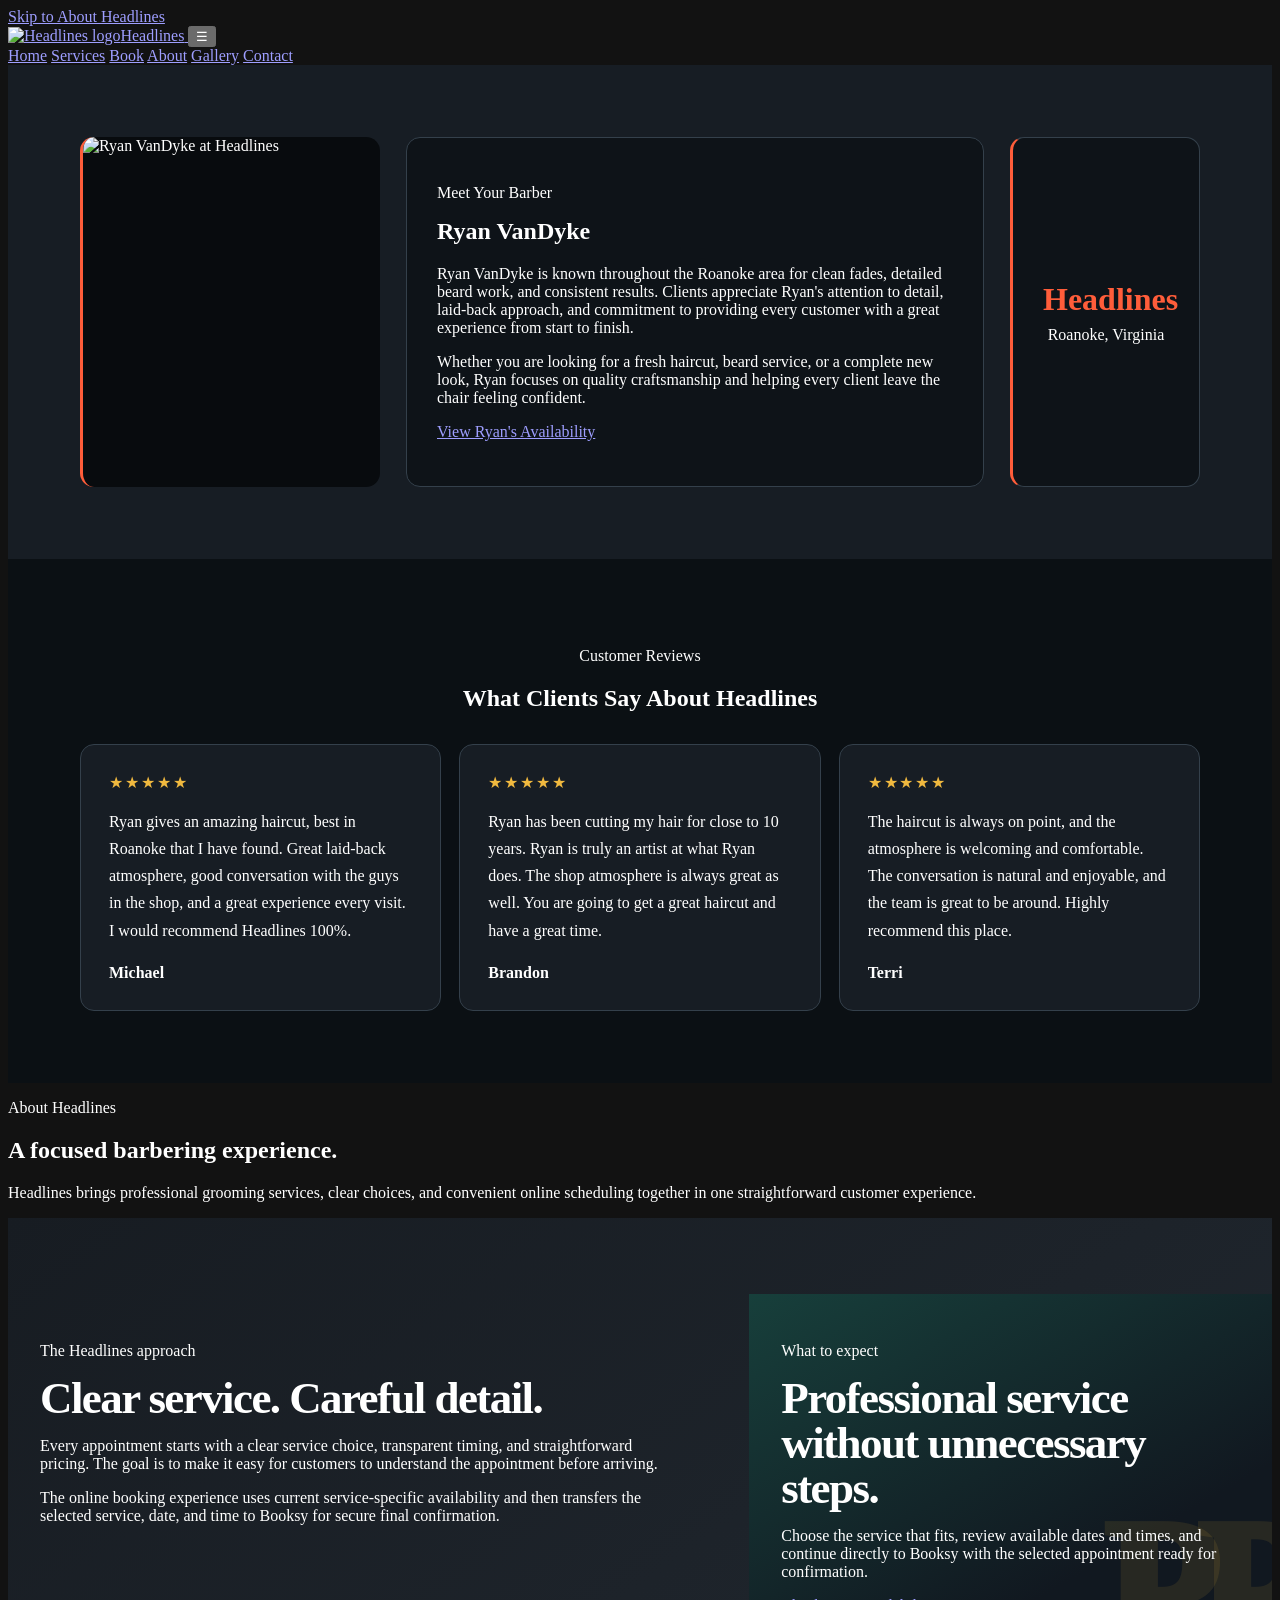
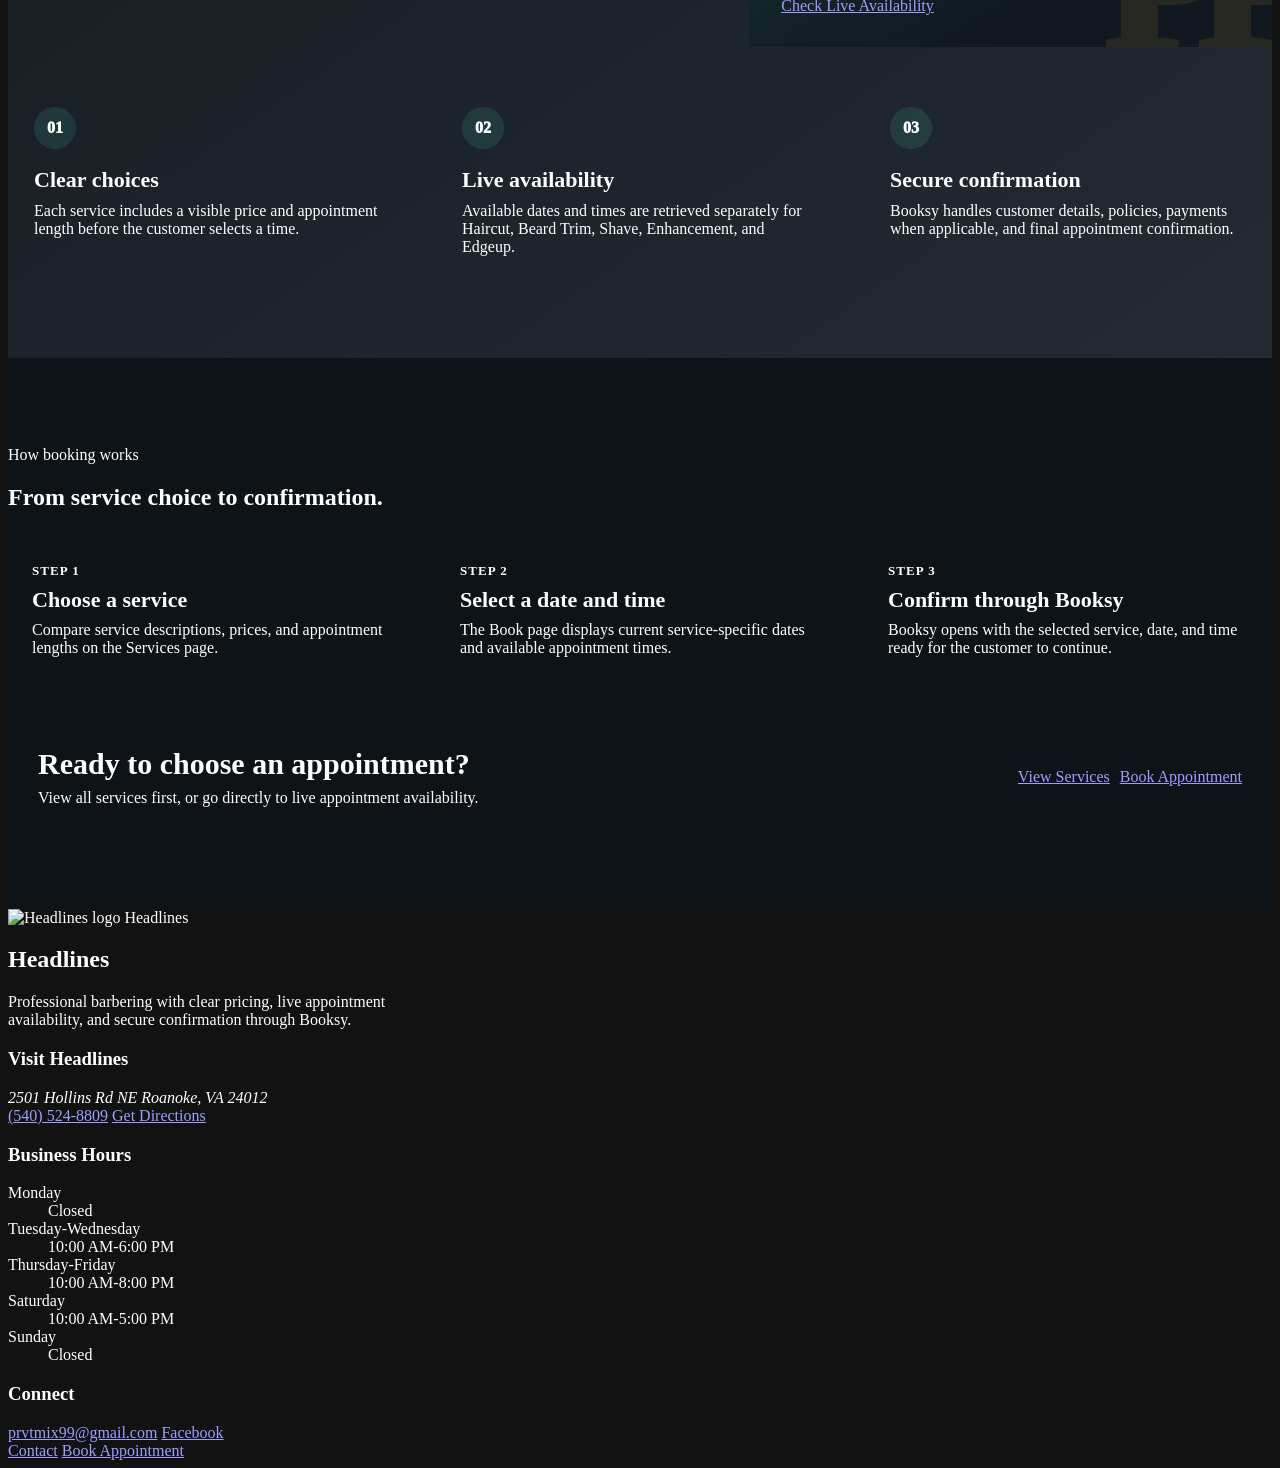
==== public-site/about.html @ d67feeb8 "Align Ryan profile and reviews with About page content" ====
<!doctype html>
<html lang="en-US">
<head>
  <meta charset="utf-8">
  <meta name="viewport" content="width=device-width, initial-scale=1">
  <meta name="theme-color" content="#111820">
  <meta name="color-scheme" content="dark">

  <title>About Headlines</title>
  <link rel="icon" type="image/png" sizes="32x32" href="/assets/images/proud-pops-favicon-32.png">
  <link rel="icon" type="image/png" sizes="192x192" href="/assets/images/proud-pops-icon-192.png">
  <link rel="apple-touch-icon" sizes="180x180" href="/assets/images/proud-pops-apple-touch-icon.png">
  <meta name="description" content="Learn about the Headlines approach to professional barbering, clear service choices, and convenient online appointment scheduling.">
  <link rel="canonical" href="https://proudpops.denduluru.com/about.html">

  <meta property="og:type" content="website">
  <meta property="og:title" content="About Headlines">
  <meta property="og:description" content="A focused barbering experience built around quality service, clear choices, and convenient scheduling.">
  <meta property="og:url" content="https://proudpops.denduluru.com/about.html">

  <link rel="stylesheet" href="/assets/css/site.css">

  <style>
    .pp-about-section {
      padding: 76px 0;
      background: linear-gradient(145deg,#171c22,#232a32);
    }

    .pp-about-intro {
      display: grid;
      grid-template-columns: minmax(0,1.15fr) minmax(340px,.85fr);
      gap: 34px;
      align-items: stretch;
    }

    .pp-about-story,
    .pp-about-highlight {
      padding: 32px;
    }

    .pp-about-story h2,
    .pp-about-highlight h2 {
      margin: 0 0 16px;
      font-size: clamp(30px,4vw,45px);
      line-height: 1;
      letter-spacing: -.035em;
    }

    .pp-about-story p,
    .pp-about-highlight p {
      color: var(--pp-muted);
    }

    .pp-about-story p:last-child,
    .pp-about-highlight p:last-child {
      margin-bottom: 0;
    }

    .pp-about-highlight {
      position: relative;
      overflow: hidden;
      background: linear-gradient(150deg,#173f3b,#111820 72%);
    }

    .pp-about-highlight::before {
      content: "PP";
      position: absolute;
      right: -16px;
      bottom: -38px;
      color: rgba(240,185,63,.10);
      font-size: 190px;
      font-weight: 950;
      line-height: 1;
      letter-spacing: -.12em;
    }

    .pp-about-highlight > * {
      position: relative;
      z-index: 1;
    }

    .pp-value-grid {
      display: grid;
      grid-template-columns: repeat(3,minmax(0,1fr));
      gap: 20px;
      margin-top: 34px;
    }

    .pp-value-card {
      padding: 26px;
    }

    .pp-value-number {
      width: 42px;
      height: 42px;
      display: grid;
      place-items: center;
      margin-bottom: 18px;
      border-radius: 50%;
      background: rgba(69,169,157,.17);
      color: var(--pp-teal);
      font-weight: 950;
    }

    .pp-value-card h3 {
      margin: 0 0 9px;
      font-size: 22px;
    }

    .pp-value-card p {
      margin: 0;
      color: var(--pp-muted);
    }

    .pp-about-process {
      padding: 72px 0;
      background: #0e1318;
    }

    .pp-process-grid {
      display: grid;
      grid-template-columns: repeat(3,minmax(0,1fr));
      gap: 20px;
      margin-top: 28px;
    }

    .pp-process-step {
      padding: 24px;
      border-left: 4px solid var(--pp-gold);
      border-radius: 10px;
      background: var(--pp-surface);
    }

    .pp-process-step strong {
      display: block;
      margin-bottom: 8px;
      color: var(--pp-gold);
      font-size: 13px;
      letter-spacing: .08em;
      text-transform: uppercase;
    }

    .pp-process-step h3 {
      margin: 0 0 8px;
      font-size: 22px;
    }

    .pp-process-step p {
      margin: 0;
      color: var(--pp-muted);
    }

    .pp-about-cta {
      display: grid;
      grid-template-columns: minmax(0,1fr) auto;
      align-items: center;
      gap: 24px;
      padding: 30px;
      margin-top: 36px;
    }

    .pp-about-cta h2 {
      margin: 0 0 8px;
      font-size: 30px;
    }

    .pp-about-cta p {
      margin: 0;
      color: var(--pp-muted);
    }

    .pp-about-actions {
      display: flex;
      gap: 10px;
    }

    .pp-footer-brand {
      max-width: 420px;
    }

    @media (max-width: 900px) {
      .pp-about-intro,
      .pp-about-cta {
        grid-template-columns: 1fr;
      }

      .pp-value-grid,
      .pp-process-grid {
        grid-template-columns: 1fr;
      }

      .pp-about-actions {
        flex-wrap: wrap;
      }
    }

    @media (max-width: 620px) {
      .pp-about-story,
      .pp-about-highlight {
        padding: 24px;
      }

      .pp-about-actions {
        display: grid;
      }
    }
  </style>

  <script src="/assets/js/site.js" defer></script>
  <!-- PROUDPOPS-OFFICIAL-LOGO-V1 -->
  <!-- PROUDPOPS-ABOUT-STEVE-REVIEWS-V1 -->
  <!-- PROUDPOPS-STEVE-PHOTO-V1 -->
  <!-- PROUDPOPS-ADDRESS-PHONE-V1 -->
    <!-- PROUDPOPS-HOURS-FACEBOOK-EMAIL-V1 -->
  <!-- PROUDPOPS-SIMPLIFIED-FOOTER-V1 -->
  <!-- PROUDPOPS-FOOTER-NAV-COLUMNS-REMOVED-V2 -->


<style id="headlines-ryan-reviews-v2">
.pp-staff-section{padding:72px 0;background:#171d24}.pp-staff-profile{display:grid;grid-template-columns:minmax(250px,340px) minmax(0,1fr) minmax(150px,220px);gap:34px;align-items:stretch}.pp-staff-photo-wrap{overflow:hidden;border-radius:14px;background:#080b0e;border-left:3px solid #ff5d3a}.pp-staff-photo{display:block;width:100%;height:100%;min-height:390px;object-fit:cover;object-position:center}.pp-staff-copy,.pp-staff-highlight{padding:30px;border:1px solid #34404b;border-radius:14px;background:#0e1318}.pp-staff-copy h1{margin-top:8px}.pp-staff-highlight{display:flex;flex-direction:column;justify-content:center;text-align:center;border-left:3px solid #ff5d3a}.pp-staff-highlight strong{font-size:2rem;color:#ff5d3a}.pp-staff-highlight span{margin-top:8px}.pp-reviews-section{padding:72px 0;background:#0b1014}.pp-reviews-heading{max-width:760px;margin:0 auto 32px;text-align:center}.pp-reviews-grid{display:grid;grid-template-columns:repeat(3,minmax(0,1fr));gap:20px}.pp-review-card{padding:28px;border:1px solid #34404b;border-radius:14px;background:#171d24}.pp-review-stars{margin:0 0 16px;color:#f0b93f;letter-spacing:.12em}.pp-review-card blockquote{margin:0 0 20px;line-height:1.7}.pp-review-author{margin:0;font-weight:800;color:#fff}@media(max-width:900px){.pp-staff-profile{grid-template-columns:1fr}.pp-staff-photo-wrap{max-width:520px;margin:auto}.pp-staff-highlight{min-height:150px}.pp-reviews-grid{grid-template-columns:1fr}}@media(max-width:560px){.pp-staff-section,.pp-reviews-section{padding:52px 0}.pp-staff-copy,.pp-staff-highlight,.pp-review-card{padding:22px}}
</style>


<style id="headlines-ryan-width-fix-v1">
/* Align the Ryan and reviews sections with the existing About-page content width. */
#ryan-vandyke > .pp-container,
#customer-reviews > .pp-container {
  width: min(1120px, calc(100% - 40px)) !important;
  max-width: 1120px !important;
  margin-right: auto !important;
  margin-left: auto !important;
  padding-right: 0 !important;
  padding-left: 0 !important;
}

#ryan-vandyke .pp-staff-profile {
  grid-template-columns: minmax(230px, 300px) minmax(0, 1fr) minmax(150px, 190px) !important;
  gap: 26px !important;
}

#ryan-vandyke .pp-staff-photo {
  min-height: 350px !important;
}

#customer-reviews .pp-reviews-grid {
  gap: 18px !important;
}

@media (max-width: 900px) {
  #ryan-vandyke > .pp-container,
  #customer-reviews > .pp-container {
    width: min(100% - 28px, 1120px) !important;
  }

  #ryan-vandyke .pp-staff-profile {
    grid-template-columns: 1fr !important;
  }

  #ryan-vandyke .pp-staff-photo-wrap {
    width: min(100%, 520px) !important;
    margin-right: auto !important;
    margin-left: auto !important;
  }
}
</style>

</head>
<body>
  <a class="pp-skip-link" href="#main-content">Skip to About Headlines</a>

  <header class="pp-site-header">
    <div class="pp-wrap pp-header-inner">
      <a class="pp-brand" href="/index.html" aria-label="Headlines home"><img class="pp-brand-logo" src="/assets/images/headlines-logo.jpg" alt="Headlines logo" width="58" height="58" decoding="async"><span>Headlines</span>
      </a>

      <button class="pp-menu-button" type="button" aria-label="Open navigation menu" aria-expanded="false" data-menu-toggle>
        <span aria-hidden="true">☰</span>
      </button>

      <nav class="pp-nav" aria-label="Primary navigation" data-site-nav>
        <a href="/index.html">Home</a>
        <a href="/services.html">Services</a>
        <a class="pp-nav-book" href="/book.html">Book</a>
        <a href="/about.html">About</a>
        <a href="/gallery.html">Gallery</a>
        <a href="/contact.html">Contact</a>
      </nav>
    </div>
  </header>

  <main id="main-content">

<section id="ryan-vandyke" class="pp-staff-section" data-headlines-staff>
  <div class="pp-container">
    <div class="pp-staff-profile">
      <div class="pp-staff-photo-wrap">
        <img class="pp-staff-photo" src="/assets/images/staff/ryan_photo.jpeg" alt="Ryan VanDyke at Headlines" loading="eager" decoding="async">
      </div>
      <div class="pp-staff-copy">
        <p class="pp-kicker">Meet Your Barber</p>
        <h1>Ryan VanDyke</h1>
        <p>Ryan VanDyke is known throughout the Roanoke area for clean fades, detailed beard work, and consistent results. Clients appreciate Ryan's attention to detail, laid-back approach, and commitment to providing every customer with a great experience from start to finish.</p>
        <p>Whether you are looking for a fresh haircut, beard service, or a complete new look, Ryan focuses on quality craftsmanship and helping every client leave the chair feeling confident.</p>
        <a class="pp-button pp-button-primary" href="/book.html?service=haircut">View Ryan's Availability</a>
      </div>
      <aside class="pp-staff-highlight" aria-label="Ryan VanDyke profile highlight">
        <strong>Headlines</strong>
        <span>Roanoke, Virginia</span>
      </aside>
    </div>
  </div>
</section>

<section id="customer-reviews" class="pp-reviews-section" data-headlines-reviews>
  <div class="pp-container">
    <div class="pp-reviews-heading">
      <p class="pp-kicker">Customer Reviews</p>
      <h2>What Clients Say About Headlines</h2>
    </div>
    <div class="pp-reviews-grid">
      <article class="pp-review-card">
        <p class="pp-review-stars" aria-label="5 out of 5 stars">★★★★★</p>
        <blockquote>Ryan gives an amazing haircut, best in Roanoke that I have found. Great laid-back atmosphere, good conversation with the guys in the shop, and a great experience every visit. I would recommend Headlines 100%.</blockquote>
        <p class="pp-review-author">Michael</p>
      </article>
      <article class="pp-review-card">
        <p class="pp-review-stars" aria-label="5 out of 5 stars">★★★★★</p>
        <blockquote>Ryan has been cutting my hair for close to 10 years. Ryan is truly an artist at what Ryan does. The shop atmosphere is always great as well. You are going to get a great haircut and have a great time.</blockquote>
        <p class="pp-review-author">Brandon</p>
      </article>
      <article class="pp-review-card">
        <p class="pp-review-stars" aria-label="5 out of 5 stars">★★★★★</p>
        <blockquote>The haircut is always on point, and the atmosphere is welcoming and comfortable. The conversation is natural and enjoyable, and the team is great to be around. Highly recommend this place.</blockquote>
        <p class="pp-review-author">Terri</p>
      </article>
    </div>
  </div>
</section>

    <section class="pp-page-hero" aria-labelledby="about-page-title">
      <div class="pp-wrap">
        <p class="pp-kicker">About Headlines</p>
        <h1 class="pp-page-title" id="about-page-title">A focused barbering experience.</h1>
        <p class="pp-page-intro">
          Headlines brings professional grooming services, clear choices, and convenient online scheduling together in one straightforward customer experience.
        </p>
      </div>
    </section>

    <section class="pp-about-section" aria-labelledby="about-story-title">
      <div class="pp-wrap">
        <div class="pp-about-intro">
          <article class="pp-card pp-about-story">
            <p class="pp-kicker">The Headlines approach</p>
            <h2 id="about-story-title">Clear service. Careful detail.</h2>
            <p>
              Every appointment starts with a clear service choice, transparent timing, and straightforward pricing. The goal is to make it easy for customers to understand the appointment before arriving.
            </p>
            <p>
              The online booking experience uses current service-specific availability and then transfers the selected service, date, and time to Booksy for secure final confirmation.
            </p>
          </article>

          <aside class="pp-card pp-about-highlight">
            <p class="pp-kicker">What to expect</p>
            <h2>Professional service without unnecessary steps.</h2>
            <p>
              Choose the service that fits, review available dates and times, and continue directly to Booksy with the selected appointment ready for confirmation.
            </p>
            <a class="pp-button pp-button-primary" href="/book.html">Check Live Availability</a>
          </aside>
        </div>

        <div class="pp-value-grid" aria-label="Headlines service values">
          <article class="pp-card pp-value-card">
            <div class="pp-value-number" aria-hidden="true">01</div>
            <h3>Clear choices</h3>
            <p>Each service includes a visible price and appointment length before the customer selects a time.</p>
          </article>

          <article class="pp-card pp-value-card">
            <div class="pp-value-number" aria-hidden="true">02</div>
            <h3>Live availability</h3>
            <p>Available dates and times are retrieved separately for Haircut, Beard Trim, Shave, Enhancement, and Edgeup.</p>
          </article>

          <article class="pp-card pp-value-card">
            <div class="pp-value-number" aria-hidden="true">03</div>
            <h3>Secure confirmation</h3>
            <p>Booksy handles customer details, policies, payments when applicable, and final appointment confirmation.</p>
          </article>
        </div>
      </div>
    </section>

    <!-- PROUDPOPS-ABOUT-STEVE-DETAIL-V1-START -->


<!-- PROUDPOPS-ABOUT-STEVE-DETAIL-V1-END -->
<section class="pp-about-process" aria-labelledby="process-title">
      <div class="pp-wrap">
        <p class="pp-kicker">How booking works</p>
        <h2 class="pp-section-title" id="process-title">From service choice to confirmation.</h2>

        <div class="pp-process-grid">
          <article class="pp-process-step">
            <strong>Step 1</strong>
            <h3>Choose a service</h3>
            <p>Compare service descriptions, prices, and appointment lengths on the Services page.</p>
          </article>

          <article class="pp-process-step">
            <strong>Step 2</strong>
            <h3>Select a date and time</h3>
            <p>The Book page displays current service-specific dates and available appointment times.</p>
          </article>

          <article class="pp-process-step">
            <strong>Step 3</strong>
            <h3>Confirm through Booksy</h3>
            <p>Booksy opens with the selected service, date, and time ready for the customer to continue.</p>
          </article>
        </div>

        <aside class="pp-card pp-about-cta" aria-labelledby="about-cta-title">
          <div>
            <h2 id="about-cta-title">Ready to choose an appointment?</h2>
            <p>View all services first, or go directly to live appointment availability.</p>
          </div>
          <div class="pp-about-actions">
            <a class="pp-button pp-button-secondary" href="/services.html">View Services</a>
            <a class="pp-button pp-button-primary" href="/book.html">Book Appointment</a>
          </div>
        </aside>
      </div>
    </section>
  


</main>
<footer class="pp-site-footer">
      <div class="pp-footer-logo-lockup">
          <img class="pp-footer-logo" src="/assets/images/headlines-logo.jpg" alt="Headlines logo" width="96" height="96" loading="lazy" decoding="async">
          <span>Headlines</span>
        </div>
    <div class="pp-wrap pp-footer-grid pp-footer-grid-simplified">
      <div class="pp-footer-brand">
        <h2>Headlines</h2>
        <p>Professional barbering with clear pricing, live appointment availability, and secure confirmation through Booksy.</p>
      </div>
    </div>
  <!-- PROUDPOPS-FOOTER-LOCATION-V1-START -->
<div class="pp-footer-location">
  <h3>Visit Headlines</h3>
  <address>
    <span>2501 Hollins Rd NE</span>
    <span>Roanoke, VA 24012</span>
  </address>
  <div class="pp-footer-location-links">
    <a href="tel:+15405248809">(540) 524-8809</a>
    <a href="https://www.google.com/maps/search/?api=1&query=2501+Hollins+Rd+NE+Roanoke+VA+24012" target="_blank" rel="noopener noreferrer">Get Directions</a>
  </div>
</div>
<!-- PROUDPOPS-FOOTER-LOCATION-V1-END -->
<!-- PROUDPOPS-HOURS-SOCIAL-EMAIL-V1-START -->
<div class="pp-footer-business-details">
  <div class="pp-footer-hours">
    <h3>Business Hours</h3>
    <dl>
      <div><dt>Monday</dt><dd>Closed</dd></div>
      <div><dt>Tuesday-Wednesday</dt><dd>10:00 AM-6:00 PM</dd></div>
      <div><dt>Thursday-Friday</dt><dd>10:00 AM-8:00 PM</dd></div>
      <div><dt>Saturday</dt><dd>10:00 AM-5:00 PM</dd></div>
      <div><dt>Sunday</dt><dd>Closed</dd></div>
    </dl>
  </div>
  <div class="pp-footer-connect">
    <h3>Connect</h3>
    <a href="mailto:prvtmix99@gmail.com">prvtmix99@gmail.com</a>
    <a href="https://www.facebook.com/p/Proud-Pops-Barbershop-100063230739040/" target="_blank" rel="noopener noreferrer">Facebook</a>
  </div>
</div>
<!-- PROUDPOPS-HOURS-SOCIAL-EMAIL-V1-END -->
</footer>

  <div class="pp-mobile-actions" aria-label="Quick actions">
    <a class="pp-mobile-call" href="/contact.html">Contact</a>
    <a class="pp-mobile-book" href="/book.html">Book Appointment</a>
  </div>
</body>
</html>
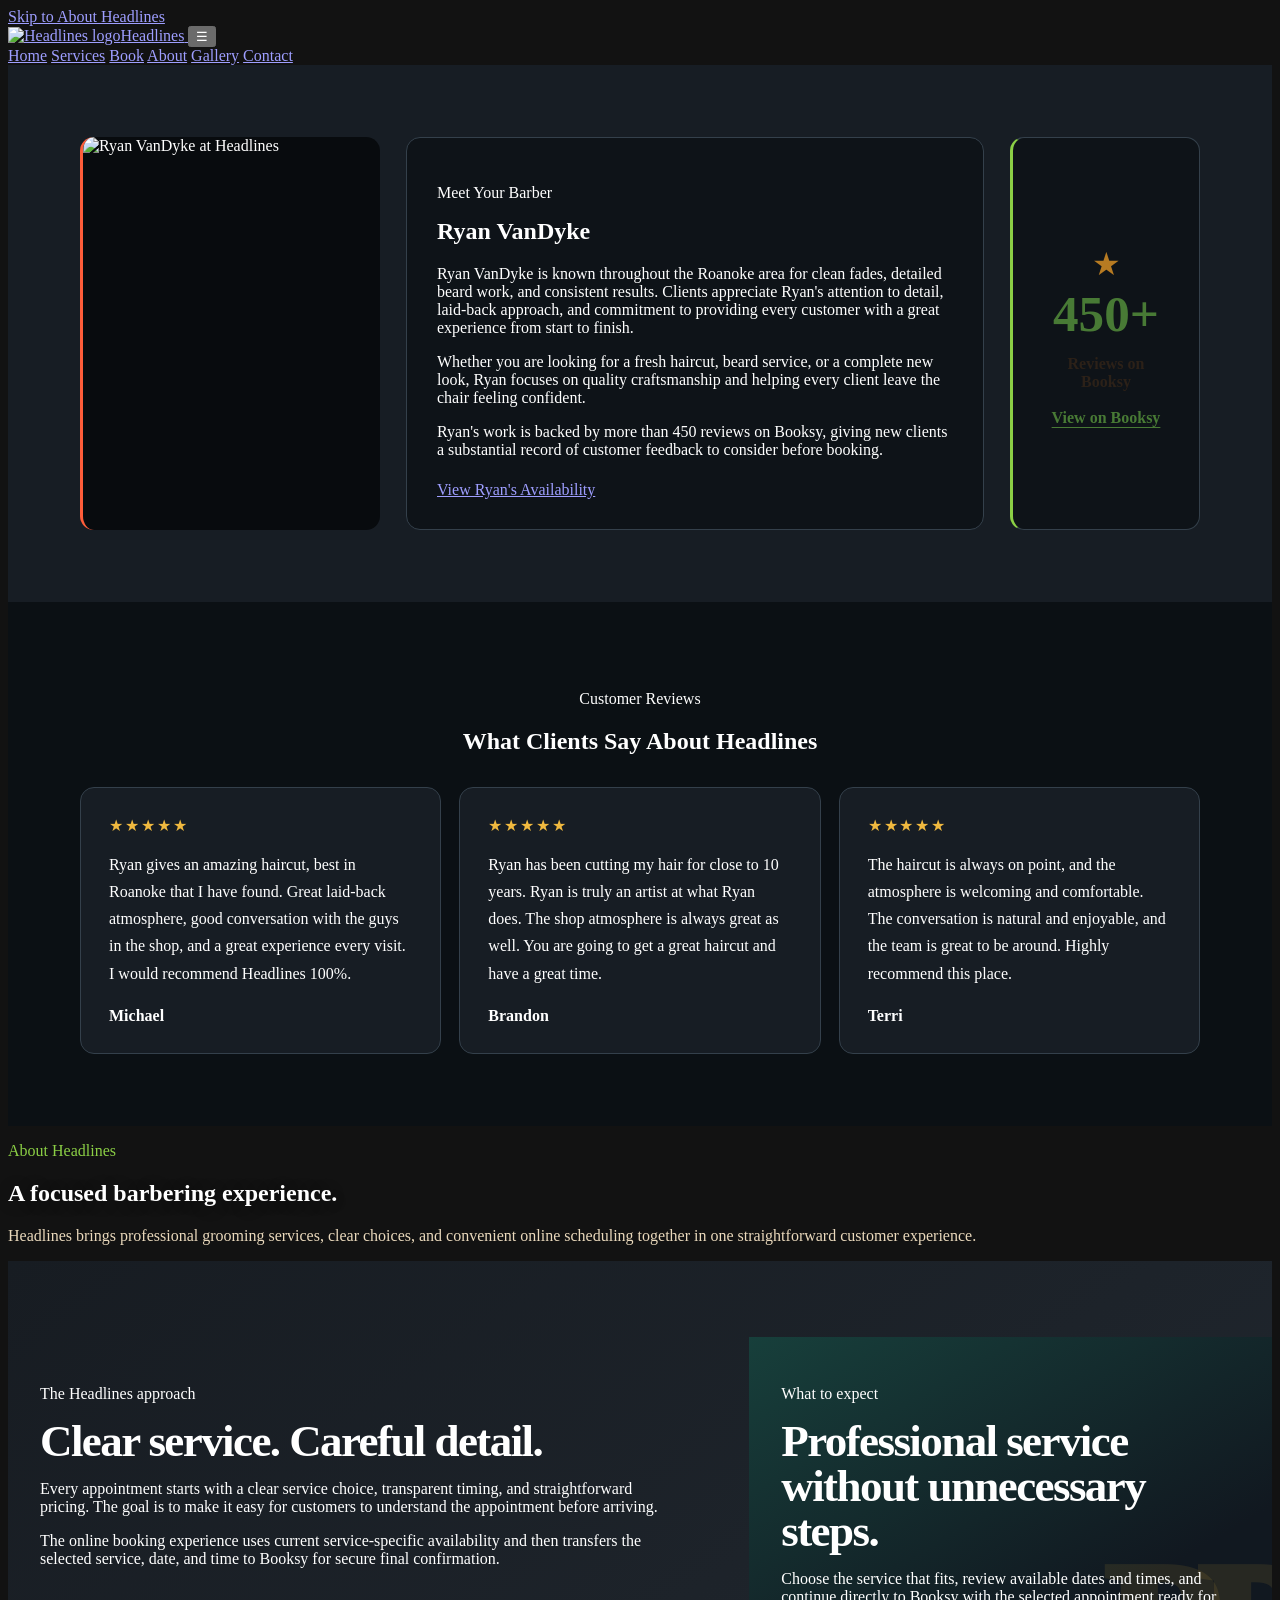
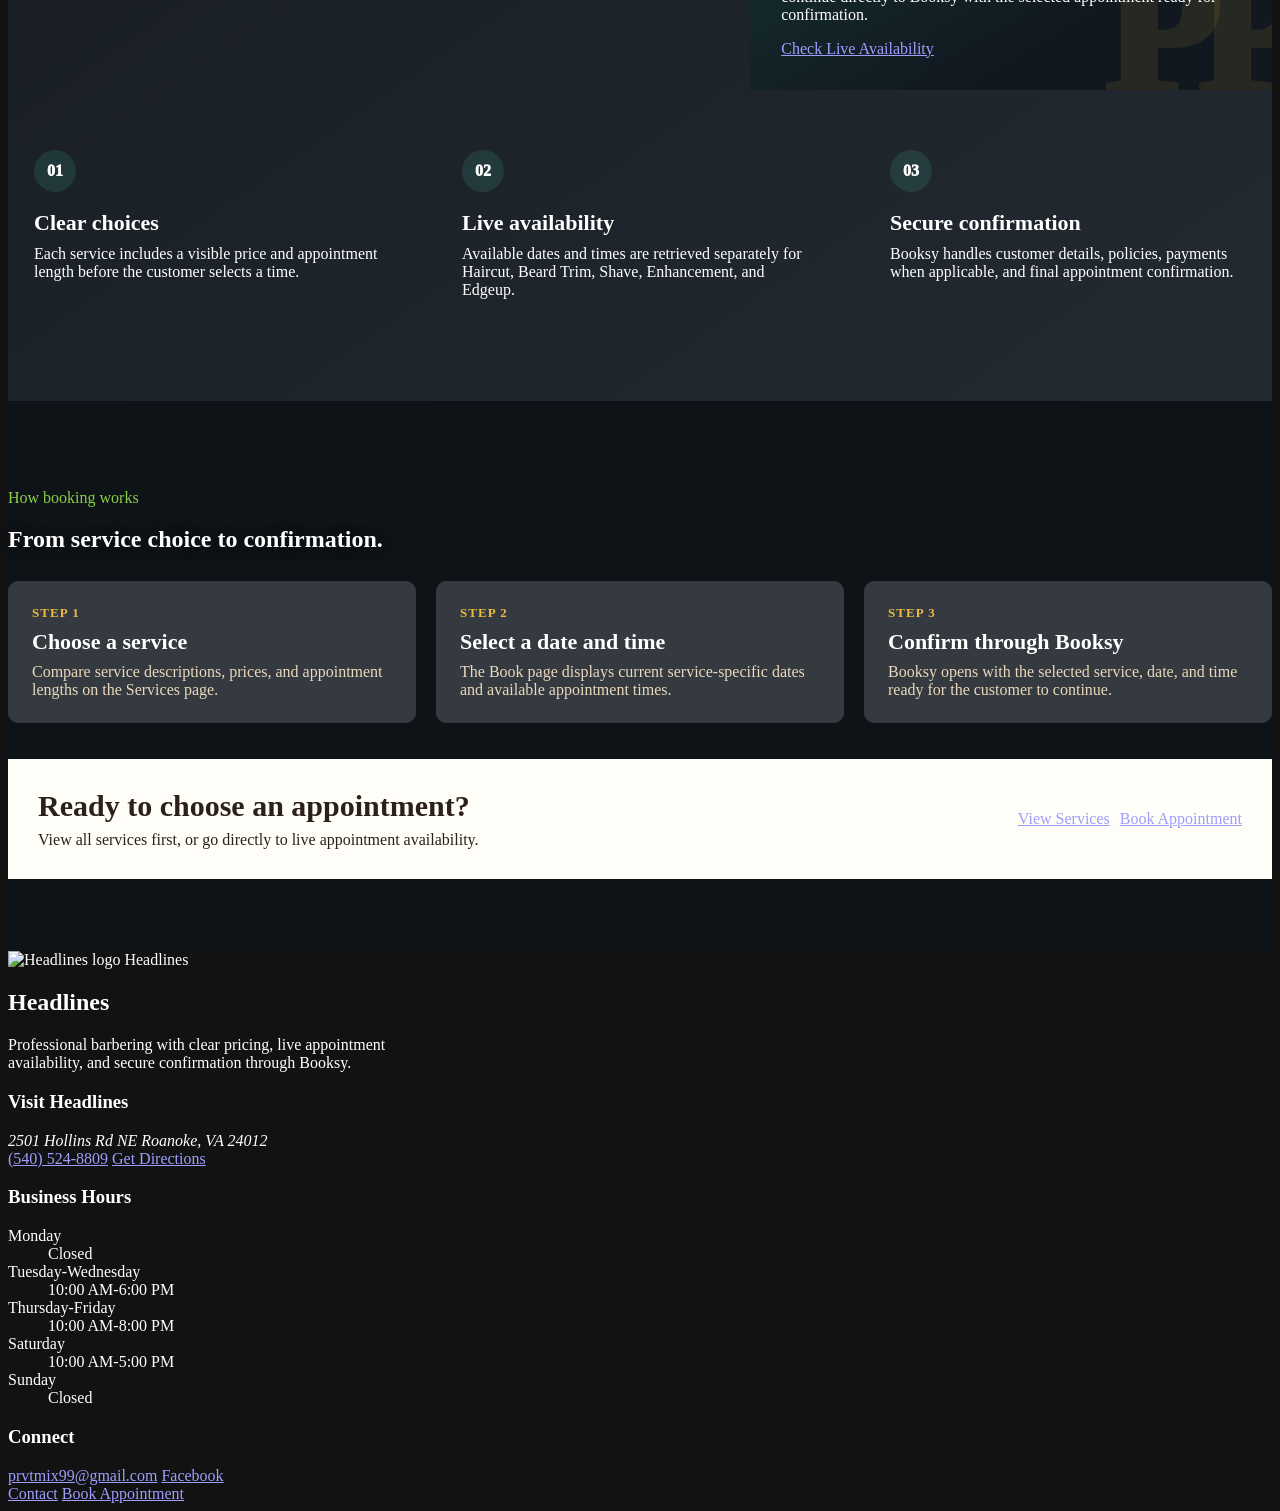
==== commit f11a904b: "Improve lower About page text contrast" ====
--- a/public-site/about.html
+++ b/public-site/about.html
@@ -3,13 +3,9 @@
 <head>
   <meta charset="utf-8">
   <meta name="viewport" content="width=device-width, initial-scale=1">
-  <meta name="theme-color" content="#111820">
   <meta name="color-scheme" content="dark">
 
   <title>About Headlines</title>
-  <link rel="icon" type="image/png" sizes="32x32" href="/assets/images/proud-pops-favicon-32.png">
-  <link rel="icon" type="image/png" sizes="192x192" href="/assets/images/proud-pops-icon-192.png">
-  <link rel="apple-touch-icon" sizes="180x180" href="/assets/images/proud-pops-apple-touch-icon.png">
   <meta name="description" content="Learn about the Headlines approach to professional barbering, clear service choices, and convenient online appointment scheduling.">
   <link rel="canonical" href="https://proudpops.denduluru.com/about.html">
 
@@ -261,6 +257,152 @@
     margin-right: auto !important;
     margin-left: auto !important;
   }
+}
+</style>
+  <link rel="stylesheet" href="/assets/css/portal-theme.css?v=2">
+  <link rel="icon" type="image/png" sizes="32x32" href="/assets/images/favicon-32.png?v=1">
+  <link rel="apple-touch-icon" sizes="180x180" href="/assets/images/apple-touch-icon.png?v=1">
+  <link rel="manifest" href="/site.webmanifest?v=1">
+  <meta name="theme-color" content="#282019">
+
+<style id="headlines-about-booksy-reviews-v1">
+.pp-about-booksy-copy {
+  margin-bottom: 22px !important;
+}
+
+.pp-about-booksy-highlight {
+  display: flex !important;
+  flex-direction: column !important;
+  align-items: center !important;
+  justify-content: center !important;
+  gap: 8px !important;
+  text-align: center !important;
+  border-left-color: #8BCF45 !important;
+}
+
+.pp-about-booksy-star {
+  color: #B77B22 !important;
+  font-size: 2rem !important;
+  line-height: 1 !important;
+}
+
+.pp-about-booksy-highlight strong {
+  color: #487A35 !important;
+  font-family: Georgia, "Times New Roman", serif !important;
+  font-size: clamp(2.8rem, 4vw, 4.4rem) !important;
+  line-height: 1 !important;
+}
+
+.pp-about-booksy-highlight > span:not(.pp-about-booksy-star) {
+  color: #2C2118 !important;
+  font-weight: 800 !important;
+}
+
+.pp-about-booksy-highlight a {
+  margin-top: 10px !important;
+  color: #487A35 !important;
+  font-weight: 800 !important;
+  text-decoration: underline !important;
+  text-underline-offset: 4px !important;
+}
+
+.pp-about-booksy-highlight a:hover,
+.pp-about-booksy-highlight a:focus-visible {
+  color: #365F27 !important;
+}
+</style>
+
+
+<style id="headlines-about-lower-contrast-v1">
+/* Dark sections below reviews require light, explicit typography. */
+[data-about-focused-section] > .pp-container > .pp-kicker,
+[data-about-booking-section] > .pp-container > .pp-kicker,
+[data-about-focused-section] [class*="kicker"],
+[data-about-booking-section] [class*="kicker"] {
+  color: #8BCF45 !important;
+  -webkit-text-fill-color: #8BCF45 !important;
+}
+
+[data-about-focused-heading],
+[data-about-booking-heading] {
+  color: #FFFFFF !important;
+  -webkit-text-fill-color: #FFFFFF !important;
+  text-shadow: 0 2px 16px rgba(0, 0, 0, 0.26) !important;
+}
+
+[data-about-focused-section] > .pp-container > p,
+[data-about-booking-section] > .pp-container > p,
+[data-about-focused-copy] {
+  color: #EAD9BC !important;
+  -webkit-text-fill-color: #EAD9BC !important;
+}
+
+/* The two large ivory cards remain dark-on-light. */
+[data-about-focused-section] article,
+[data-about-focused-section] [class*="card"],
+[data-about-focused-section] [class*="panel"] {
+  background: #FFFDF7 !important;
+  border-color: #CAB38E !important;
+}
+
+[data-about-focused-section] article h2,
+[data-about-focused-section] article h3,
+[data-about-focused-section] [class*="card"] h2,
+[data-about-focused-section] [class*="card"] h3,
+[data-about-focused-section] [class*="panel"] h2,
+[data-about-focused-section] [class*="panel"] h3 {
+  color: #2C2118 !important;
+  -webkit-text-fill-color: #2C2118 !important;
+  text-shadow: none !important;
+}
+
+[data-about-focused-section] article p,
+[data-about-focused-section] [class*="card"] p,
+[data-about-focused-section] [class*="panel"] p {
+  color: #6B5A48 !important;
+  -webkit-text-fill-color: #6B5A48 !important;
+}
+
+/* Three booking workflow cards stay dark, with bright text. */
+[data-about-booking-step] {
+  background: #343A40 !important;
+  border-color: #59616A !important;
+}
+
+[data-about-booking-step] [data-about-step-label],
+[data-about-booking-step] [class*="step"],
+[data-about-booking-step] [class*="kicker"] {
+  color: #F0B93F !important;
+  -webkit-text-fill-color: #F0B93F !important;
+}
+
+[data-about-booking-step] h2,
+[data-about-booking-step] h3,
+[data-about-booking-step] h4,
+[data-about-booking-step] strong {
+  color: #FFFFFF !important;
+  -webkit-text-fill-color: #FFFFFF !important;
+}
+
+[data-about-booking-step] p,
+[data-about-booking-step] span:not([data-about-step-label]),
+[data-about-booking-step] small {
+  color: #EAD9BC !important;
+  -webkit-text-fill-color: #EAD9BC !important;
+}
+
+/* Final cream call-to-action remains dark-on-light. */
+[data-about-booking-section] [data-about-final-cta] {
+  background: #FFFDF7 !important;
+  border-color: #CAB38E !important;
+}
+
+[data-about-booking-section] [data-about-final-cta] h2,
+[data-about-booking-section] [data-about-final-cta] h3,
+[data-about-booking-section] [data-about-final-cta] p {
+  color: #2C2118 !important;
+  -webkit-text-fill-color: #2C2118 !important;
+  text-shadow: none !important;
 }
 </style>
 
@@ -301,11 +443,14 @@
         <h1>Ryan VanDyke</h1>
         <p>Ryan VanDyke is known throughout the Roanoke area for clean fades, detailed beard work, and consistent results. Clients appreciate Ryan's attention to detail, laid-back approach, and commitment to providing every customer with a great experience from start to finish.</p>
         <p>Whether you are looking for a fresh haircut, beard service, or a complete new look, Ryan focuses on quality craftsmanship and helping every client leave the chair feeling confident.</p>
+        <p class="pp-about-booksy-copy">Ryan's work is backed by more than 450 reviews on Booksy, giving new clients a substantial record of customer feedback to consider before booking.</p>
         <a class="pp-button pp-button-primary" href="/book.html?service=haircut">View Ryan's Availability</a>
       </div>
-      <aside class="pp-staff-highlight" aria-label="Ryan VanDyke profile highlight">
-        <strong>Headlines</strong>
-        <span>Roanoke, Virginia</span>
+      <aside class="pp-staff-highlight pp-about-booksy-highlight" aria-label="Booksy customer review highlight">
+        <span class="pp-about-booksy-star" aria-hidden="true">★</span>
+        <strong>450+</strong>
+        <span>Reviews on Booksy</span>
+        <a href="https://booksy.com/en-us/94095_headlines_barber-shop_134579_roanoke" target="_blank" rel="noopener noreferrer">View on Booksy</a>
       </aside>
     </div>
   </div>
@@ -434,7 +579,7 @@
         </aside>
       </div>
     </section>
-  
+
 
 
 </main>
@@ -477,7 +622,7 @@
   <div class="pp-footer-connect">
     <h3>Connect</h3>
     <a href="mailto:prvtmix99@gmail.com">prvtmix99@gmail.com</a>
-    <a href="https://www.facebook.com/p/Proud-Pops-Barbershop-100063230739040/" target="_blank" rel="noopener noreferrer">Facebook</a>
+    <a href="https://www.facebook.com/HeadlinesHollins/" target="_blank" rel="noopener noreferrer">Facebook</a>
   </div>
 </div>
 <!-- PROUDPOPS-HOURS-SOCIAL-EMAIL-V1-END -->
@@ -487,5 +632,55 @@
     <a class="pp-mobile-call" href="/contact.html">Contact</a>
     <a class="pp-mobile-book" href="/book.html">Book Appointment</a>
   </div>
+  <script src="/assets/js/config/theme-manager.js?v=2"></script>
+
+<script id="headlines-about-lower-hooks-v1">
+(() => {
+  "use strict";
+  const clean = value => String(value || "").replace(/\s+/g, " ").trim().toLowerCase();
+  const heading = value => [...document.querySelectorAll("h1,h2,h3")]
+    .find(element => clean(element.textContent) === value.toLowerCase());
+
+  function start() {
+    const focusedHeading = heading("A focused barbering experience.");
+    const bookingHeading = heading("From service choice to confirmation.");
+
+    const focusedSection = focusedHeading?.closest("section");
+    const bookingSection = bookingHeading?.closest("section");
+
+    if (focusedSection && focusedHeading) {
+      focusedSection.setAttribute("data-about-focused-section", "");
+      focusedHeading.setAttribute("data-about-focused-heading", "");
+      [...focusedSection.querySelectorAll("p")]
+        .filter(element => !element.closest("article,[class*='card'],[class*='panel']"))
+        .forEach(element => element.setAttribute("data-about-focused-copy", ""));
+    }
+
+    if (bookingSection && bookingHeading) {
+      bookingSection.setAttribute("data-about-booking-section", "");
+      bookingHeading.setAttribute("data-about-booking-heading", "");
+
+      [...bookingSection.querySelectorAll("article,[class*='step'],[class*='workflow']")]
+        .filter(element => /step\s*[123]|choose a service|select a date|confirm/i.test(element.textContent || ""))
+        .forEach(element => {
+          element.setAttribute("data-about-booking-step", "");
+          const label = [...element.querySelectorAll("span,p,strong")]
+            .find(item => /^step\s*[123]$/i.test(clean(item.textContent)));
+          label?.setAttribute("data-about-step-label", "");
+        });
+
+      const ctaHeading = [...bookingSection.querySelectorAll("h2,h3")]
+        .find(element => clean(element.textContent) === "ready to choose an appointment?");
+      const cta = ctaHeading?.closest("article,aside,[class*='card'],[class*='panel']") || ctaHeading?.parentElement;
+      cta?.setAttribute("data-about-final-cta", "");
+    }
+  }
+
+  document.readyState === "loading"
+    ? document.addEventListener("DOMContentLoaded", start, { once: true })
+    : start();
+})();
+</script>
+
 </body>
 </html>
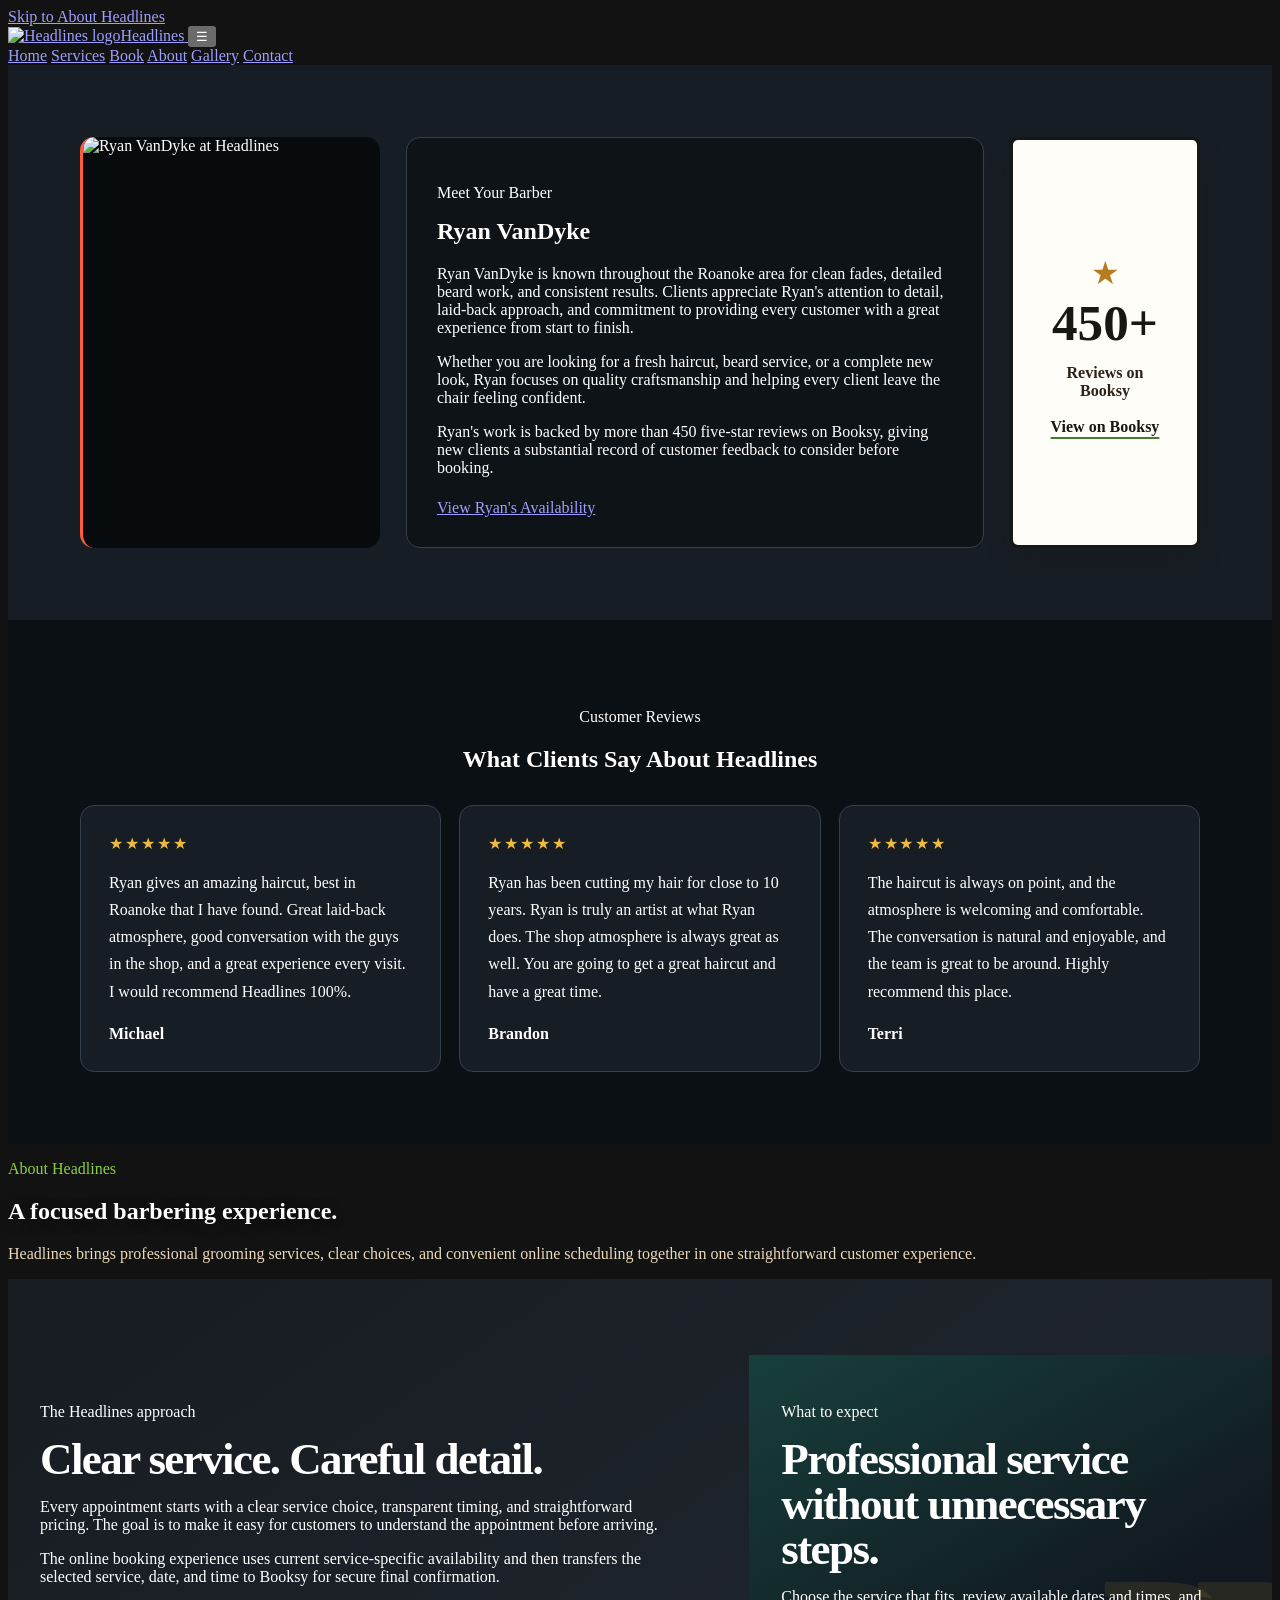
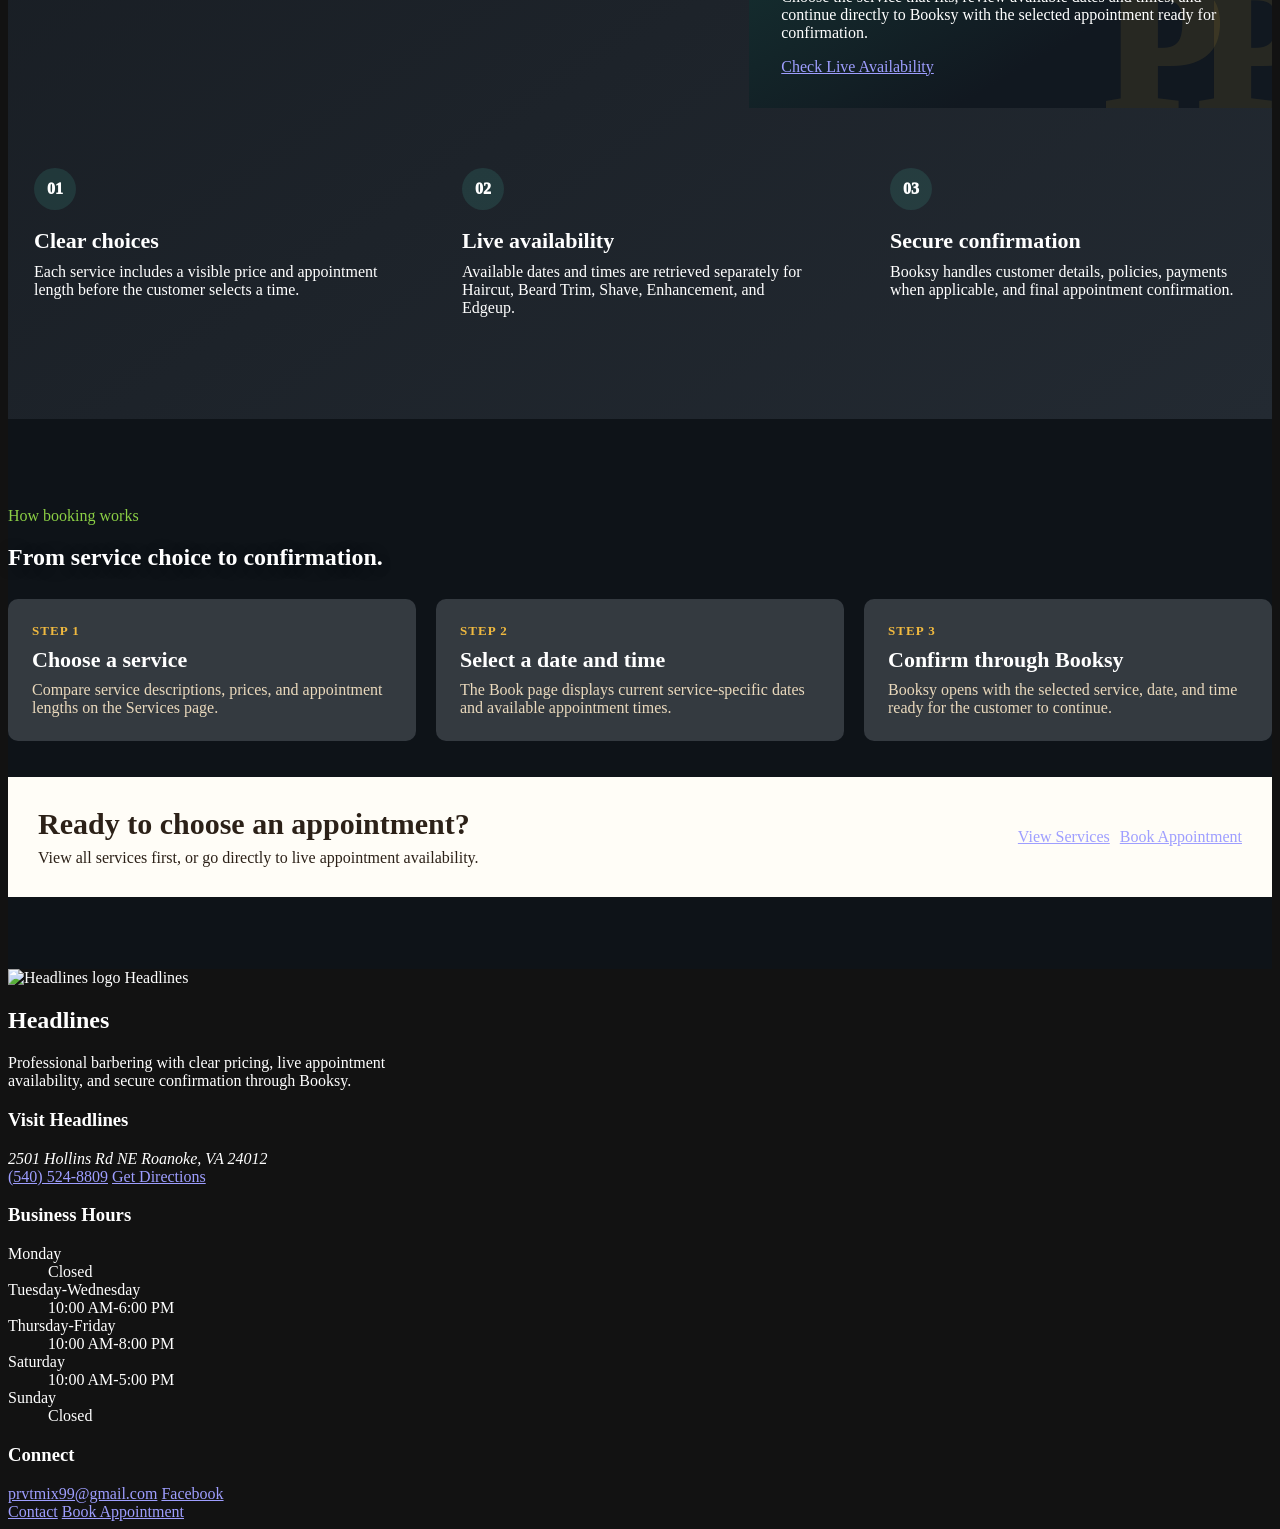
==== commit c53244d8: "Add black border to About review card" ====
--- a/public-site/about.html
+++ b/public-site/about.html
@@ -403,6 +403,51 @@
   color: #2C2118 !important;
   -webkit-text-fill-color: #2C2118 !important;
   text-shadow: none !important;
+}
+</style>
+
+
+<style id="headlines-about-review-black-border-v1">
+/* Define the Booksy review highlight with a complete black border. */
+[data-about-booksy-review-card] {
+  background: #FFFDF7 !important;
+  border: 3px solid #171714 !important;
+  border-left: 3px solid #171714 !important;
+  border-radius: 8px !important;
+  box-shadow: 0 12px 28px rgba(23, 23, 20, 0.12) !important;
+}
+
+[data-about-booksy-review-card] strong,
+[data-about-booksy-review-card] [data-about-review-count] {
+  color: #171714 !important;
+  -webkit-text-fill-color: #171714 !important;
+}
+
+[data-about-booksy-review-card] [data-about-review-label],
+[data-about-booksy-review-card] p,
+[data-about-booksy-review-card] span:not([data-about-review-star]) {
+  color: #2C2118 !important;
+  -webkit-text-fill-color: #2C2118 !important;
+}
+
+[data-about-booksy-review-card] [data-about-review-star] {
+  color: #B77B22 !important;
+  -webkit-text-fill-color: #B77B22 !important;
+}
+
+[data-about-booksy-review-card] a {
+  color: #171714 !important;
+  -webkit-text-fill-color: #171714 !important;
+  font-weight: 900 !important;
+  text-decoration-color: #487A35 !important;
+  text-decoration-thickness: 2px !important;
+  text-underline-offset: 5px !important;
+}
+
+[data-about-booksy-review-card] a:hover,
+[data-about-booksy-review-card] a:focus-visible {
+  color: #487A35 !important;
+  -webkit-text-fill-color: #487A35 !important;
 }
 </style>
 
@@ -443,7 +488,7 @@
         <h1>Ryan VanDyke</h1>
         <p>Ryan VanDyke is known throughout the Roanoke area for clean fades, detailed beard work, and consistent results. Clients appreciate Ryan's attention to detail, laid-back approach, and commitment to providing every customer with a great experience from start to finish.</p>
         <p>Whether you are looking for a fresh haircut, beard service, or a complete new look, Ryan focuses on quality craftsmanship and helping every client leave the chair feeling confident.</p>
-        <p class="pp-about-booksy-copy">Ryan's work is backed by more than 450 reviews on Booksy, giving new clients a substantial record of customer feedback to consider before booking.</p>
+        <p class="pp-about-booksy-copy">Ryan's work is backed by more than 450 five-star reviews on Booksy, giving new clients a substantial record of customer feedback to consider before booking.</p>
         <a class="pp-button pp-button-primary" href="/book.html?service=haircut">View Ryan's Availability</a>
       </div>
       <aside class="pp-staff-highlight pp-about-booksy-highlight" aria-label="Booksy customer review highlight">
@@ -682,5 +727,37 @@
 })();
 </script>
 
+
+<script id="headlines-about-review-card-hook-v1">
+(() => {
+  "use strict";
+  const clean = value => String(value || "").replace(/\s+/g, " ").trim().toLowerCase();
+
+  function start() {
+    const candidates = [...document.querySelectorAll("aside, article, [class*='highlight'], [class*='card']")];
+    const card = candidates.find(element => {
+      const value = clean(element.textContent);
+      return value.includes("450+") && value.includes("booksy");
+    });
+    if (!card) return;
+
+    card.setAttribute("data-about-booksy-review-card", "");
+
+    [...card.querySelectorAll("strong, span, p")].forEach(element => {
+      const value = clean(element.textContent);
+      if (value === "450+") element.setAttribute("data-about-review-count", "");
+      if (value.includes("reviews on booksy") || value.includes("5-star reviews")) {
+        element.setAttribute("data-about-review-label", "");
+      }
+      if (/^[★☆]+$/.test(value)) element.setAttribute("data-about-review-star", "");
+    });
+  }
+
+  document.readyState === "loading"
+    ? document.addEventListener("DOMContentLoaded", start, { once: true })
+    : start();
+})();
+</script>
+
 </body>
 </html>
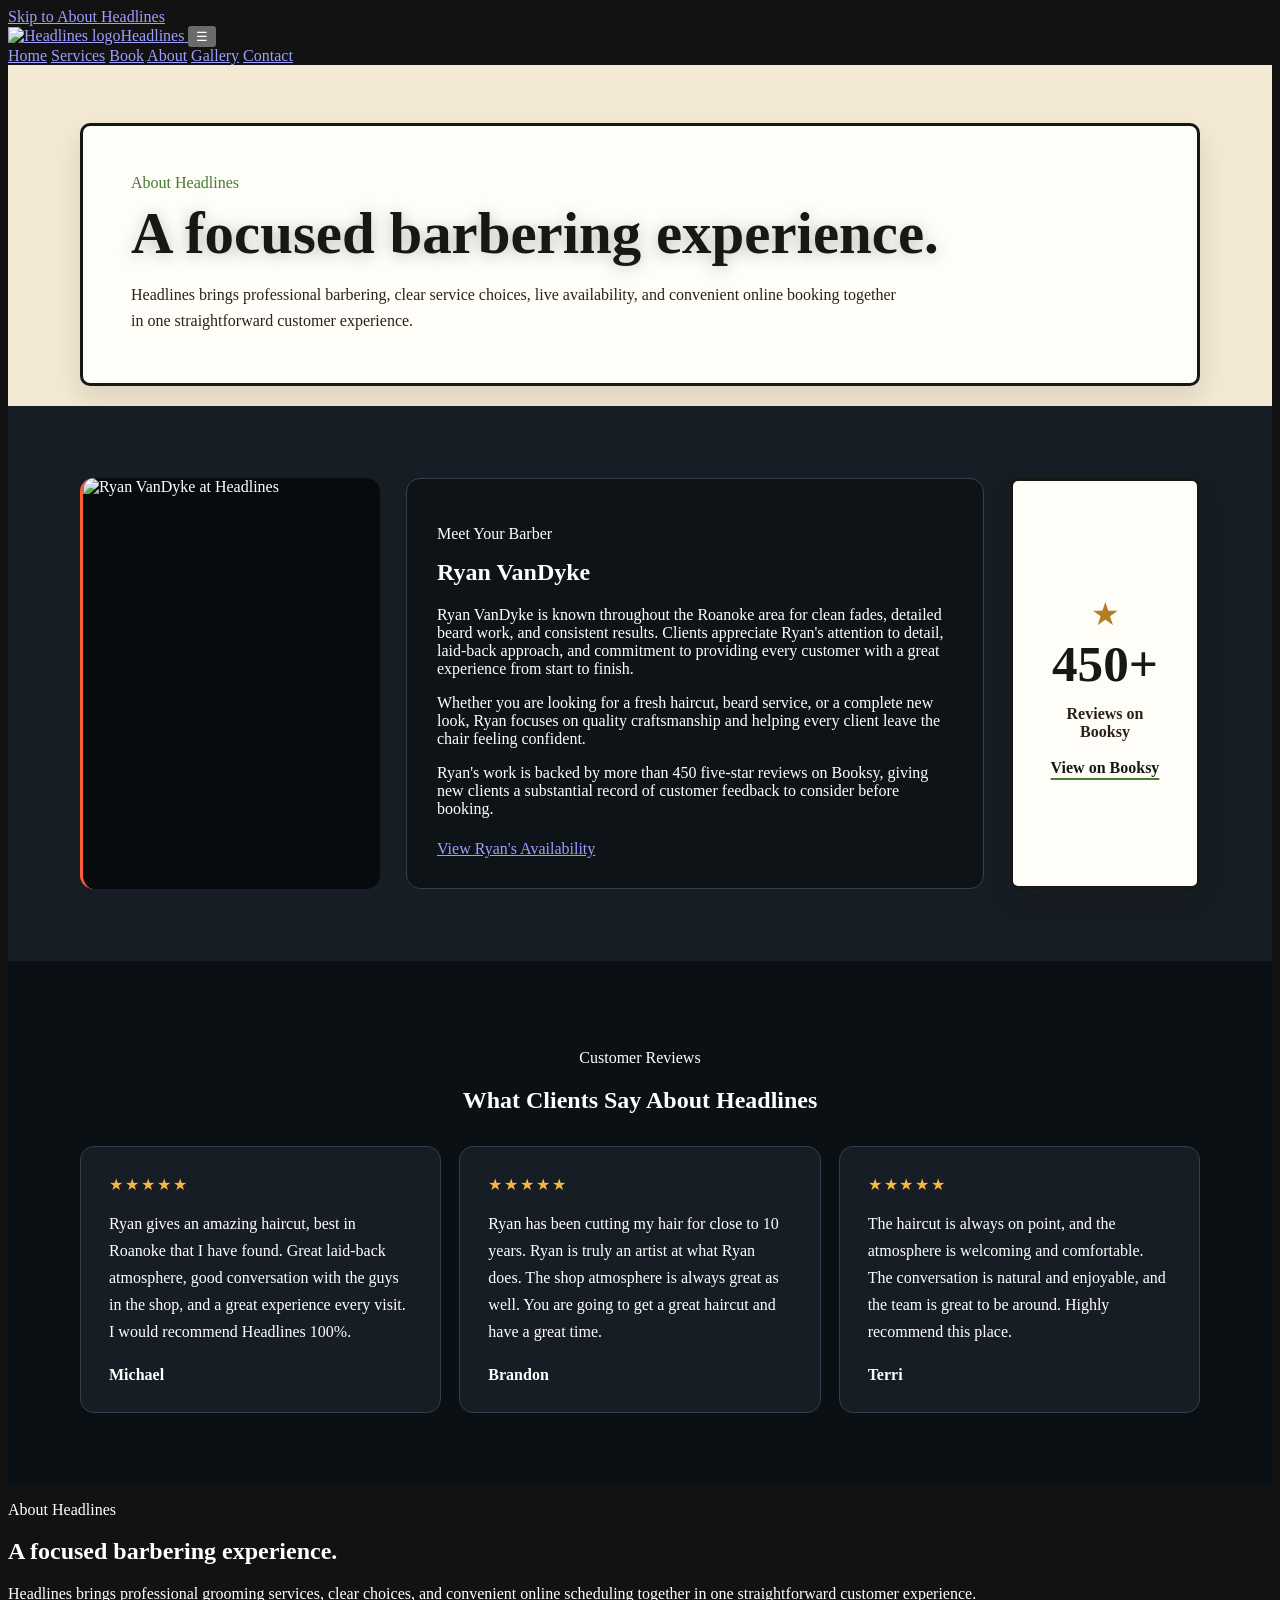
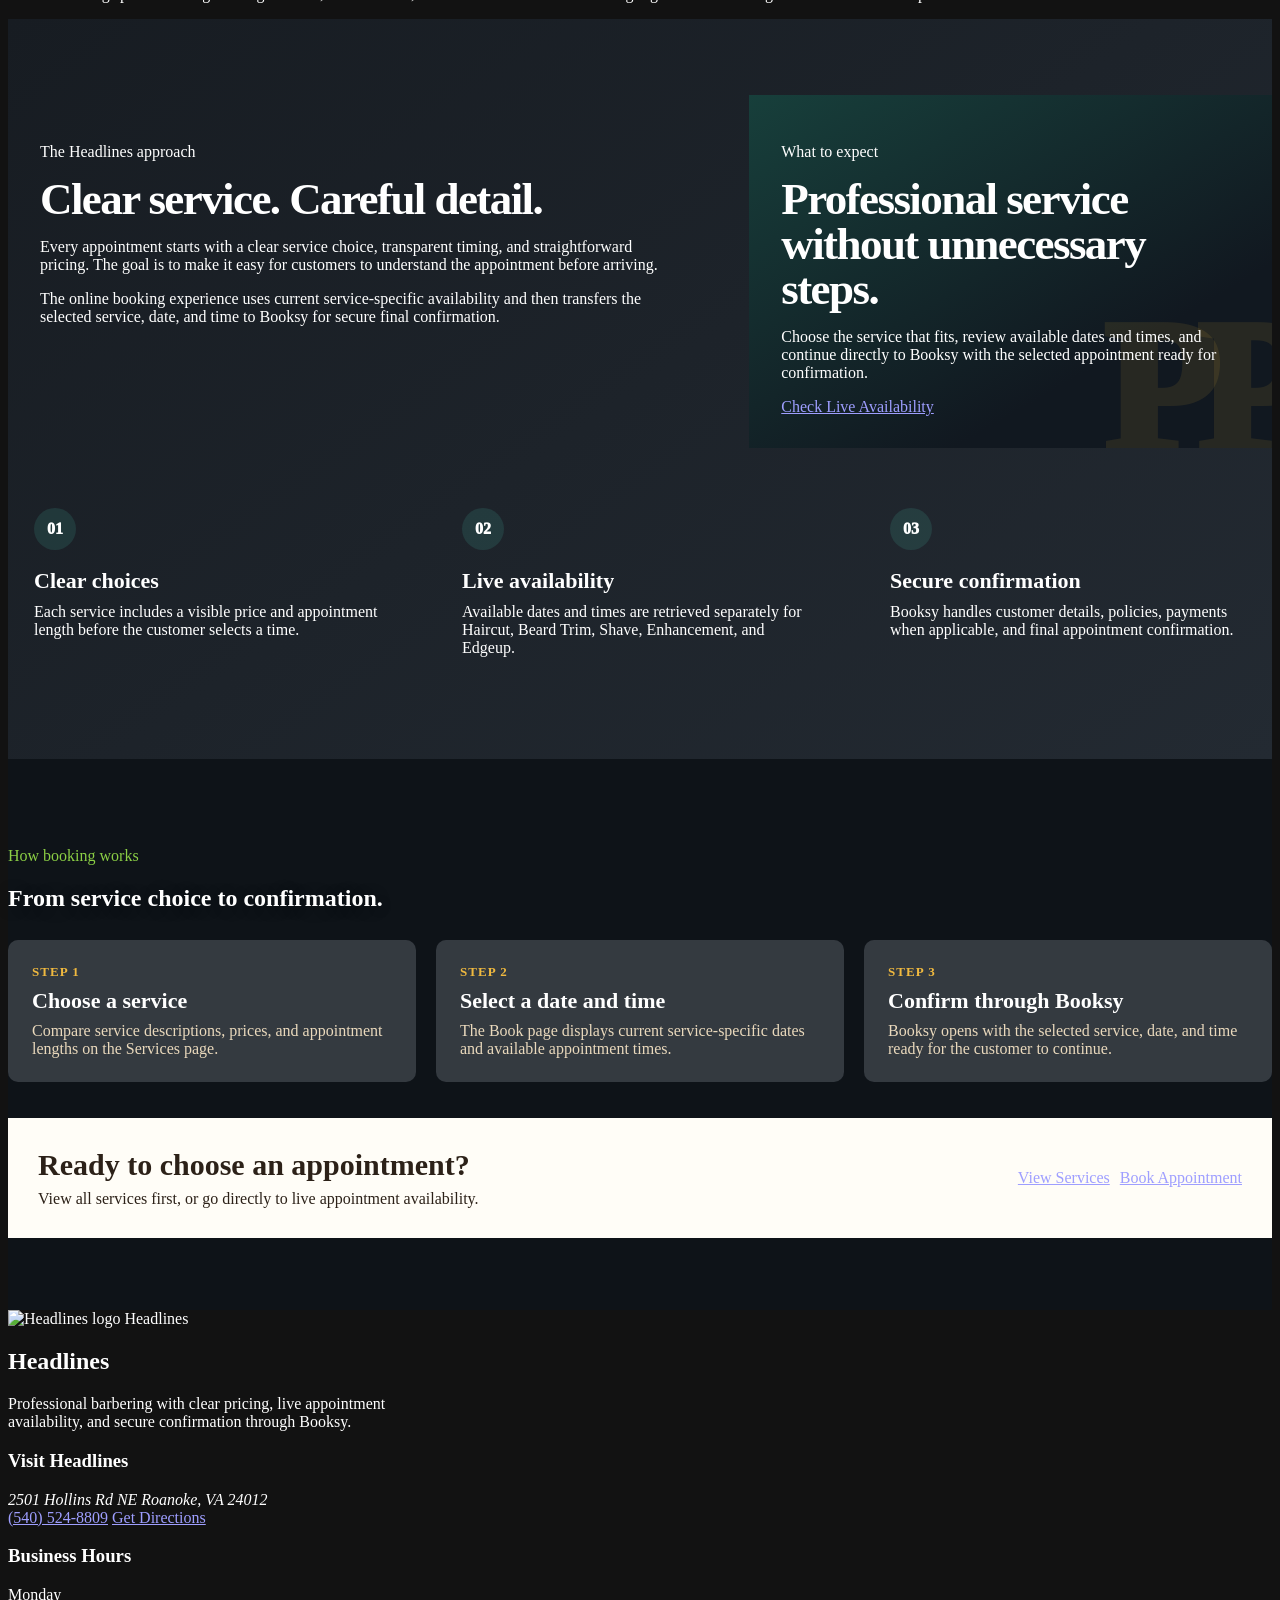
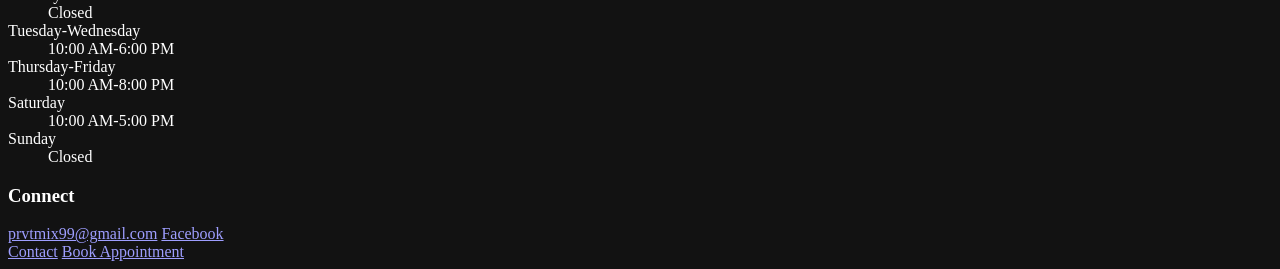
==== commit 51c3bef8: "Add bordered About Headlines introduction" ====
--- a/public-site/about.html
+++ b/public-site/about.html
@@ -202,7 +202,7 @@
     }
   </style>
 
-  <script src="/assets/js/site.js" defer></script>
+  <script src="/assets/js/site.js?v=20260916-3" defer></script>
   <!-- PROUDPOPS-OFFICIAL-LOGO-V1 -->
   <!-- PROUDPOPS-ABOUT-STEVE-REVIEWS-V1 -->
   <!-- PROUDPOPS-STEVE-PHOTO-V1 -->
@@ -259,7 +259,7 @@
   }
 }
 </style>
-  <link rel="stylesheet" href="/assets/css/portal-theme.css?v=2">
+  <link rel="stylesheet" href="/assets/css/portal-theme.css?v=20260916-3">
   <link rel="icon" type="image/png" sizes="32x32" href="/assets/images/favicon-32.png?v=1">
   <link rel="apple-touch-icon" sizes="180x180" href="/assets/images/apple-touch-icon.png?v=1">
   <link rel="manifest" href="/site.webmanifest?v=1">
@@ -448,6 +448,57 @@
 [data-about-booksy-review-card] a:focus-visible {
   color: #487A35 !important;
   -webkit-text-fill-color: #487A35 !important;
+}
+</style>
+
+
+<style id="headlines-about-intro-border-v1">
+.pp-about-headlines-intro {
+  padding: 58px 0 20px !important;
+  background: #F4E9D3 !important;
+}
+
+.pp-about-headlines-intro > .pp-container {
+  width: min(1120px, calc(100% - 40px)) !important;
+  max-width: 1120px !important;
+  margin: 0 auto !important;
+}
+
+.pp-about-headlines-border {
+  padding: clamp(28px, 4vw, 48px) !important;
+  background: #FFFDF7 !important;
+  border: 3px solid #171714 !important;
+  border-radius: 10px !important;
+  box-shadow: 0 12px 28px rgba(23, 23, 20, 0.12) !important;
+}
+
+.pp-about-headlines-border .pp-kicker {
+  margin: 0 0 12px !important;
+  color: #487A35 !important;
+  -webkit-text-fill-color: #487A35 !important;
+}
+
+.pp-about-headlines-border h1 {
+  margin: 0 0 18px !important;
+  color: #171714 !important;
+  -webkit-text-fill-color: #171714 !important;
+  font-size: clamp(2.5rem, 4.6vw, 4.5rem) !important;
+  line-height: 1.02 !important;
+}
+
+.pp-about-headlines-border > p:last-child {
+  max-width: 780px !important;
+  margin: 0 !important;
+  color: #2C2118 !important;
+  -webkit-text-fill-color: #2C2118 !important;
+  font-size: clamp(1rem, 1.2vw, 1.22rem) !important;
+  line-height: 1.65 !important;
+}
+
+@media (max-width: 760px) {
+  .pp-about-headlines-intro { padding-top: 36px !important; }
+  .pp-about-headlines-intro > .pp-container { width: min(100% - 28px, 1120px) !important; }
+  .pp-about-headlines-border { padding: 24px 20px !important; }
 }
 </style>
 
@@ -476,6 +527,17 @@
   </header>
 
   <main id="main-content">
+
+
+<section class="pp-about-headlines-intro" aria-labelledby="about-headlines-title">
+  <div class="pp-container">
+    <div class="pp-about-headlines-border">
+      <p class="pp-kicker">About Headlines</p>
+      <h1 id="about-headlines-title">A focused barbering experience.</h1>
+      <p>Headlines brings professional barbering, clear service choices, live availability, and convenient online booking together in one straightforward customer experience.</p>
+    </div>
+  </div>
+</section>
 
 <section id="ryan-vandyke" class="pp-staff-section" data-headlines-staff>
   <div class="pp-container">
@@ -677,7 +739,7 @@
     <a class="pp-mobile-call" href="/contact.html">Contact</a>
     <a class="pp-mobile-book" href="/book.html">Book Appointment</a>
   </div>
-  <script src="/assets/js/config/theme-manager.js?v=2"></script>
+  <script src="/assets/js/config/theme-manager.js?v=20260916-3"></script>
 
 <script id="headlines-about-lower-hooks-v1">
 (() => {
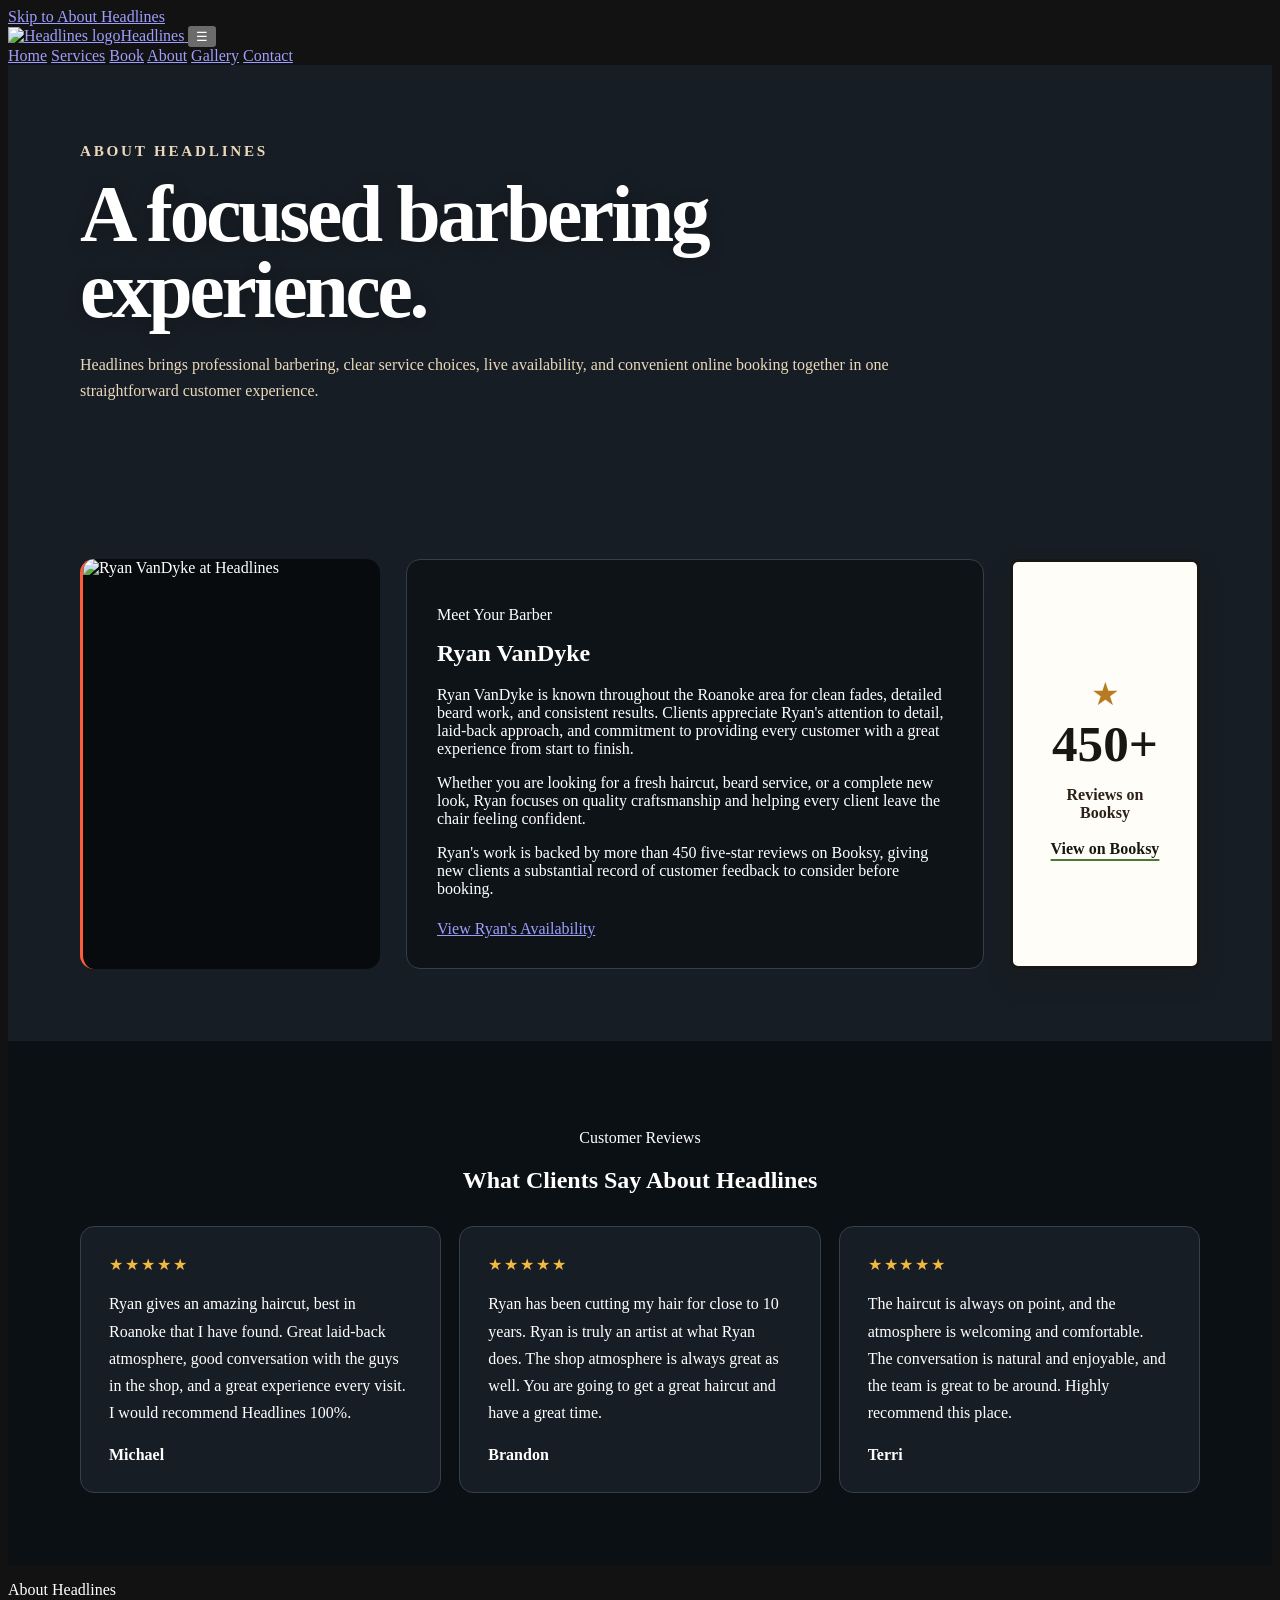
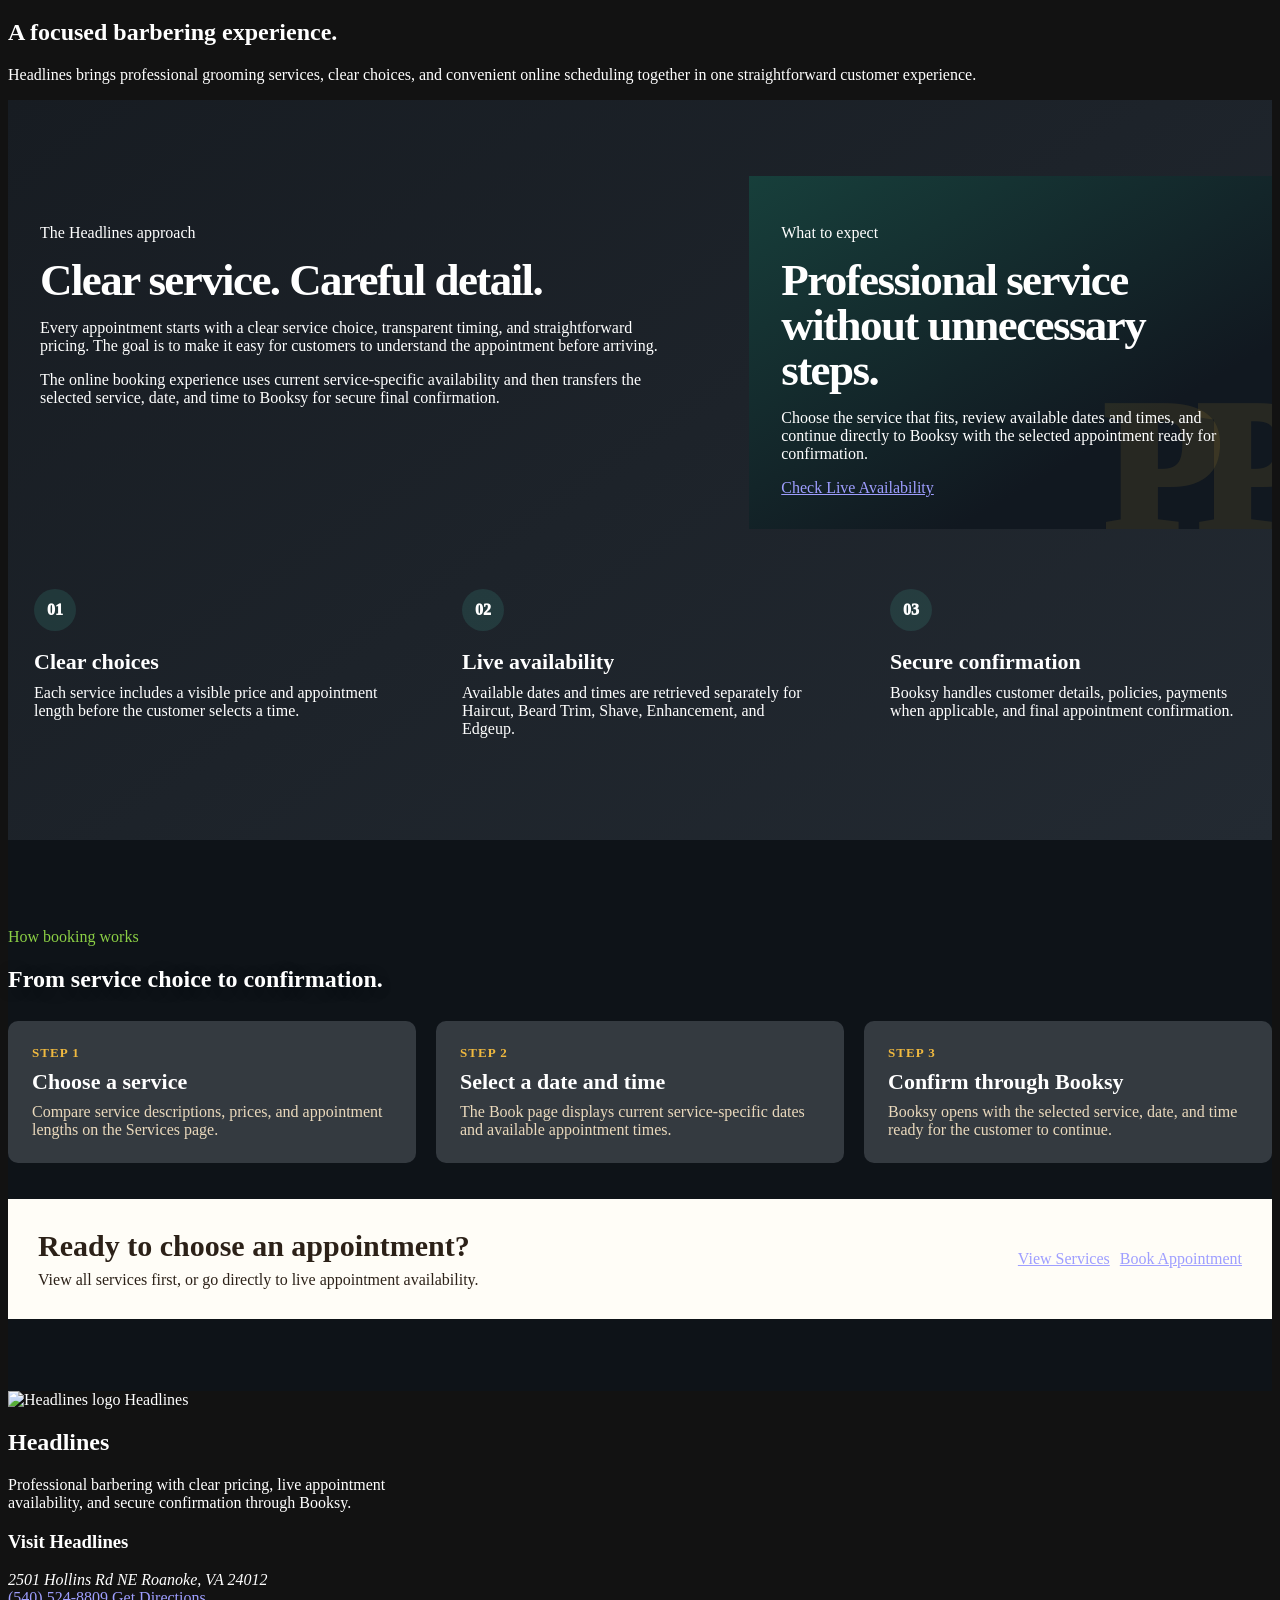
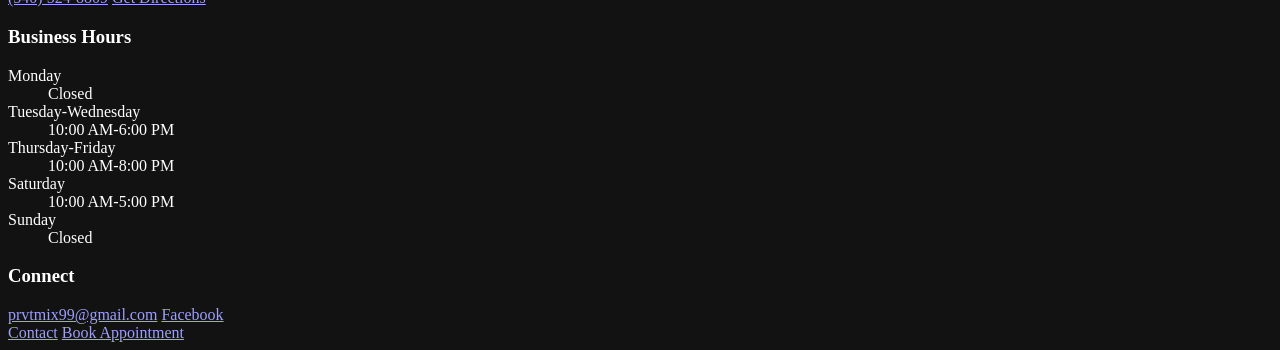
==== commit 1a7aeb4d: "Style About introduction like Book page hero" ====
--- a/public-site/about.html
+++ b/public-site/about.html
@@ -499,6 +499,78 @@
   .pp-about-headlines-intro { padding-top: 36px !important; }
   .pp-about-headlines-intro > .pp-container { width: min(100% - 28px, 1120px) !important; }
   .pp-about-headlines-border { padding: 24px 20px !important; }
+}
+</style>
+
+
+<style id="headlines-about-intro-book-hero-v1">
+/* Match the Book page hero: full-width charcoal band with left-aligned copy. */
+.pp-about-headlines-intro {
+  width: 100% !important;
+  padding: clamp(56px, 6vw, 88px) 0 clamp(60px, 6.5vw, 96px) !important;
+  background: #171D24 !important;
+}
+
+.pp-about-headlines-intro > .pp-container {
+  width: min(1120px, calc(100% - 40px)) !important;
+  max-width: 1120px !important;
+  margin: 0 auto !important;
+  padding: 0 !important;
+}
+
+.pp-about-headlines-border {
+  max-width: 900px !important;
+  padding: 0 !important;
+  background: transparent !important;
+  border: 0 !important;
+  border-radius: 0 !important;
+  box-shadow: none !important;
+  text-align: left !important;
+}
+
+.pp-about-headlines-border .pp-kicker {
+  margin: 0 0 16px !important;
+  color: #EAD9BC !important;
+  -webkit-text-fill-color: #EAD9BC !important;
+  font-size: 0.95rem !important;
+  font-weight: 900 !important;
+  letter-spacing: 0.18em !important;
+  text-transform: uppercase !important;
+}
+
+.pp-about-headlines-border h1 {
+  max-width: 850px !important;
+  margin: 0 0 24px !important;
+  color: #FFFFFF !important;
+  -webkit-text-fill-color: #FFFFFF !important;
+  font-size: clamp(3.5rem, 6.2vw, 6.3rem) !important;
+  line-height: 0.96 !important;
+  letter-spacing: -0.04em !important;
+  text-shadow: 0 2px 16px rgba(0,0,0,.22) !important;
+}
+
+.pp-about-headlines-border > p:last-child {
+  max-width: 850px !important;
+  margin: 0 !important;
+  color: #EAD9BC !important;
+  -webkit-text-fill-color: #EAD9BC !important;
+  font-size: clamp(1rem, 1.2vw, 1.22rem) !important;
+  line-height: 1.6 !important;
+}
+
+@media (max-width: 760px) {
+  .pp-about-headlines-intro {
+    padding: 42px 0 50px !important;
+  }
+
+  .pp-about-headlines-intro > .pp-container {
+    width: min(100% - 28px, 1120px) !important;
+  }
+
+  .pp-about-headlines-border h1 {
+    font-size: clamp(2.8rem, 13vw, 4.4rem) !important;
+    line-height: 0.98 !important;
+  }
 }
 </style>
 
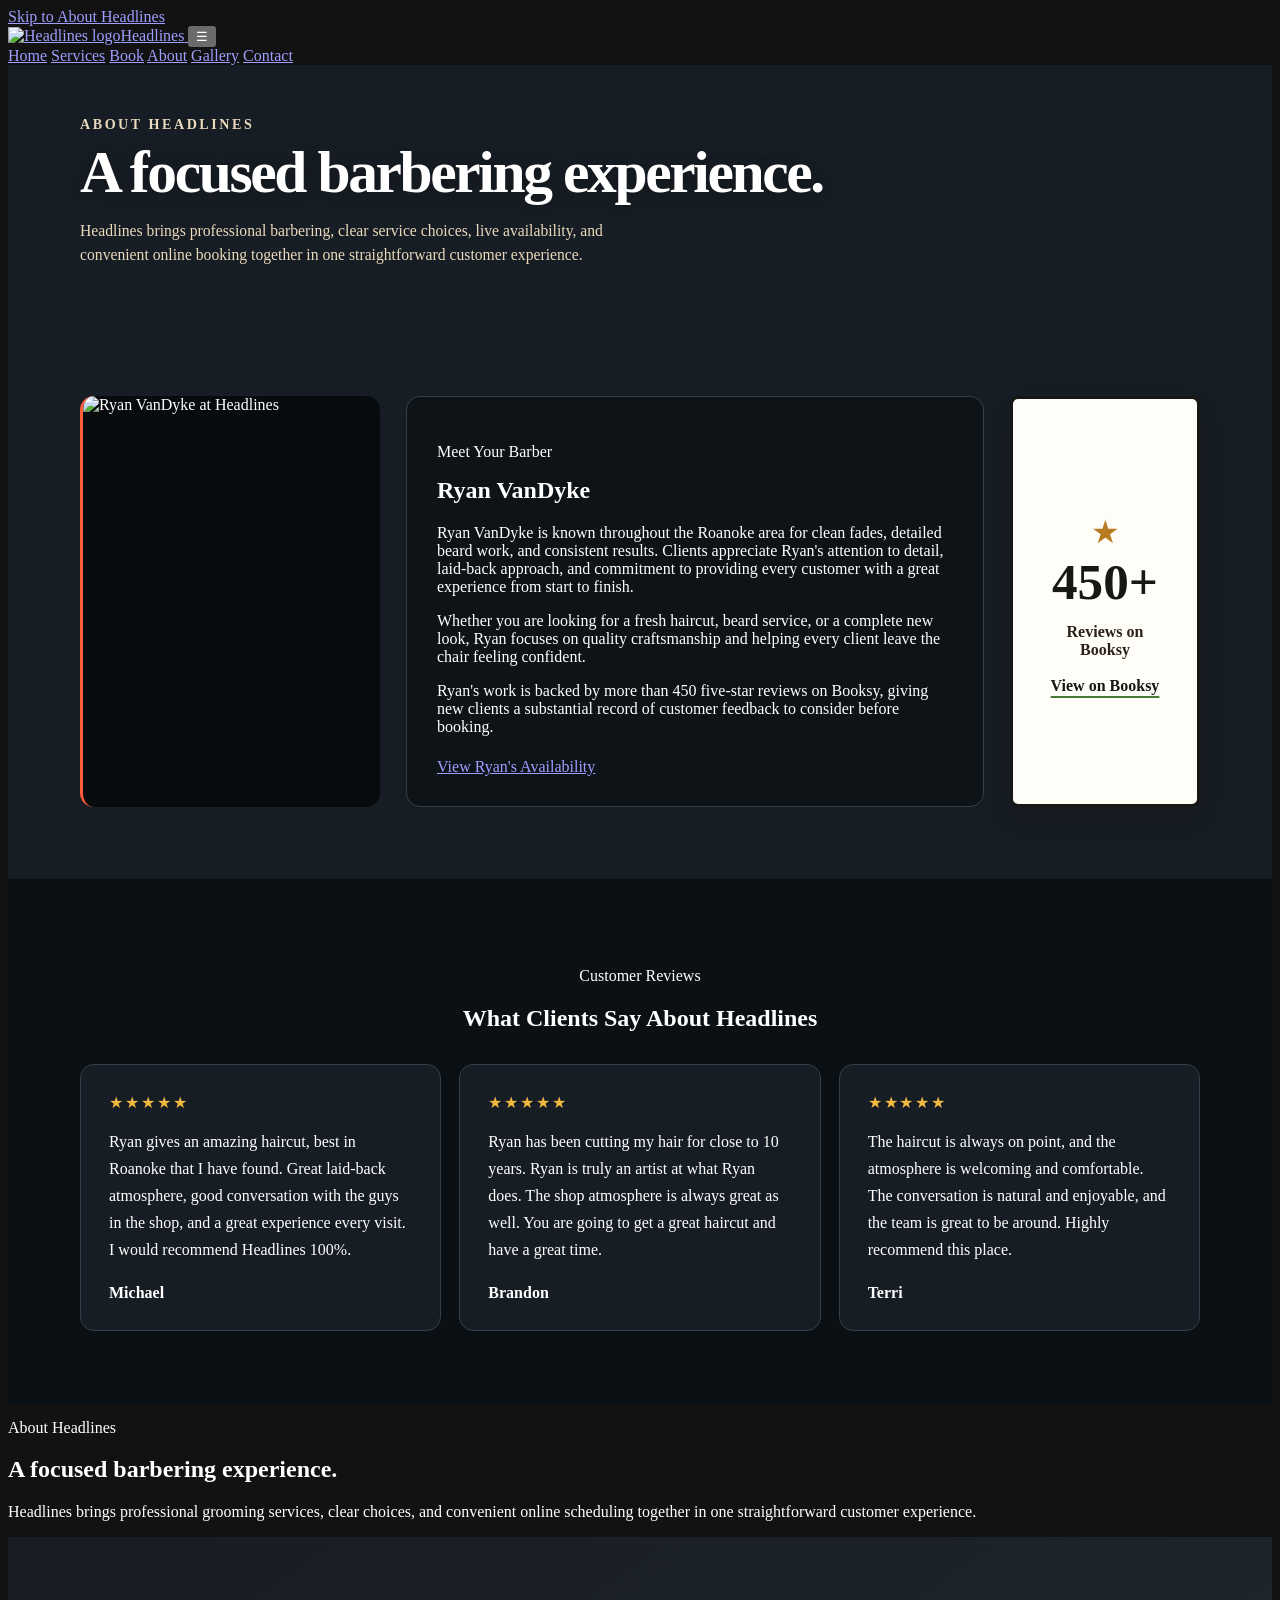
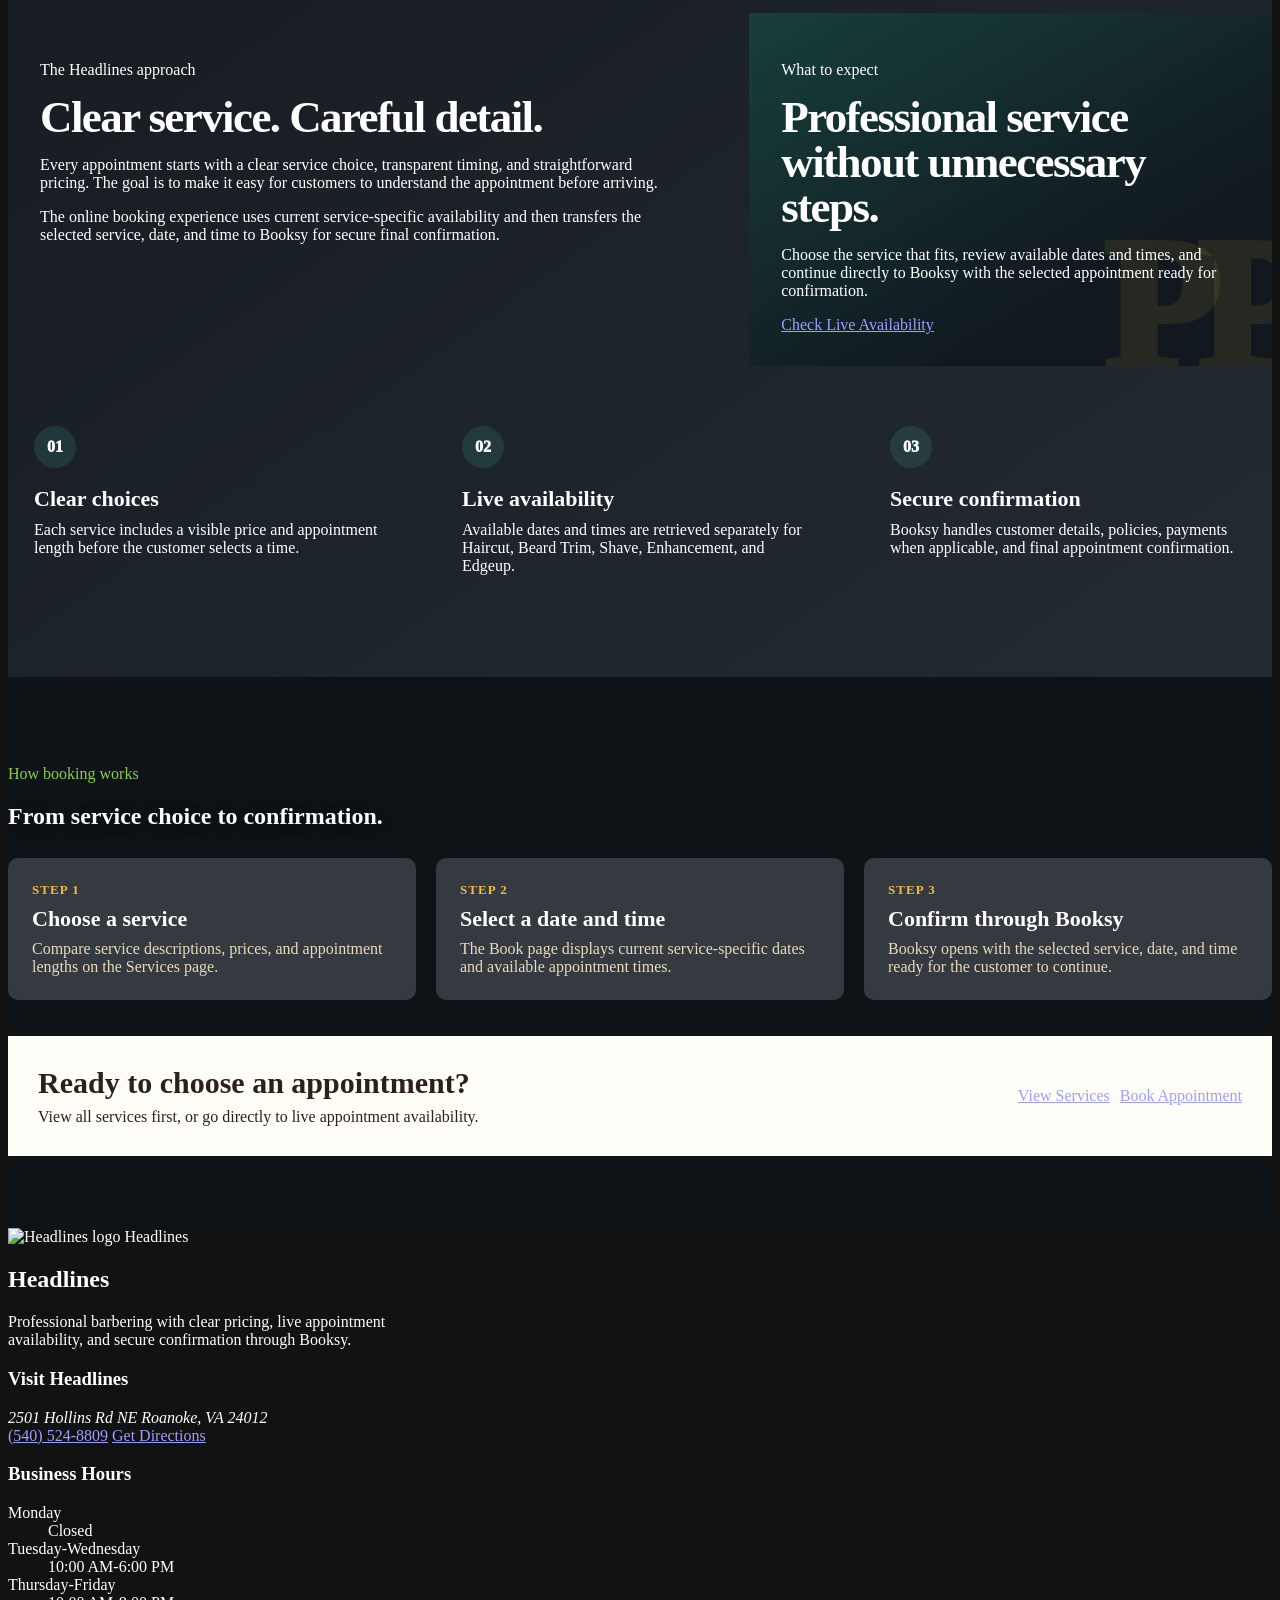
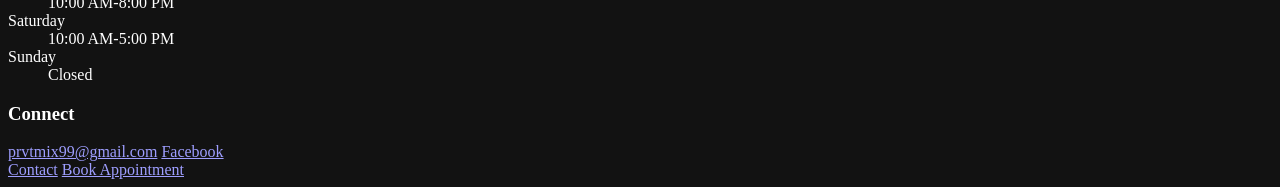
==== commit 5375caf2: "Reduce About page hero height" ====
--- a/public-site/about.html
+++ b/public-site/about.html
@@ -569,6 +569,60 @@
 
   .pp-about-headlines-border h1 {
     font-size: clamp(2.8rem, 13vw, 4.4rem) !important;
+    line-height: 0.98 !important;
+  }
+}
+</style>
+
+
+<style id="headlines-about-compact-hero-v2">
+/* Compact About hero: target a two-line desktop heading and reveal the profile sooner. */
+.pp-about-headlines-intro {
+  min-height: 0 !important;
+  padding: clamp(38px, 4vw, 58px) 0 clamp(42px, 4.5vw, 64px) !important;
+}
+
+.pp-about-headlines-intro > .pp-container {
+  width: min(1120px, calc(100% - 40px)) !important;
+  max-width: 1120px !important;
+}
+
+.pp-about-headlines-border {
+  max-width: 1080px !important;
+}
+
+.pp-about-headlines-border .pp-kicker {
+  margin-bottom: 12px !important;
+  font-size: 0.88rem !important;
+}
+
+.pp-about-headlines-border h1 {
+  max-width: 1080px !important;
+  margin-bottom: 18px !important;
+  font-size: clamp(3.2rem, 4.65vw, 5rem) !important;
+  line-height: 0.94 !important;
+  letter-spacing: -0.04em !important;
+  text-wrap: balance !important;
+}
+
+.pp-about-headlines-border > p:last-child {
+  max-width: 980px !important;
+  font-size: clamp(0.98rem, 1.05vw, 1.12rem) !important;
+  line-height: 1.5 !important;
+  text-wrap: balance !important;
+}
+
+@media (max-width: 760px) {
+  .pp-about-headlines-intro {
+    padding: 34px 0 40px !important;
+  }
+
+  .pp-about-headlines-intro > .pp-container {
+    width: min(100% - 28px, 1120px) !important;
+  }
+
+  .pp-about-headlines-border h1 {
+    font-size: clamp(2.65rem, 11vw, 3.9rem) !important;
     line-height: 0.98 !important;
   }
 }
